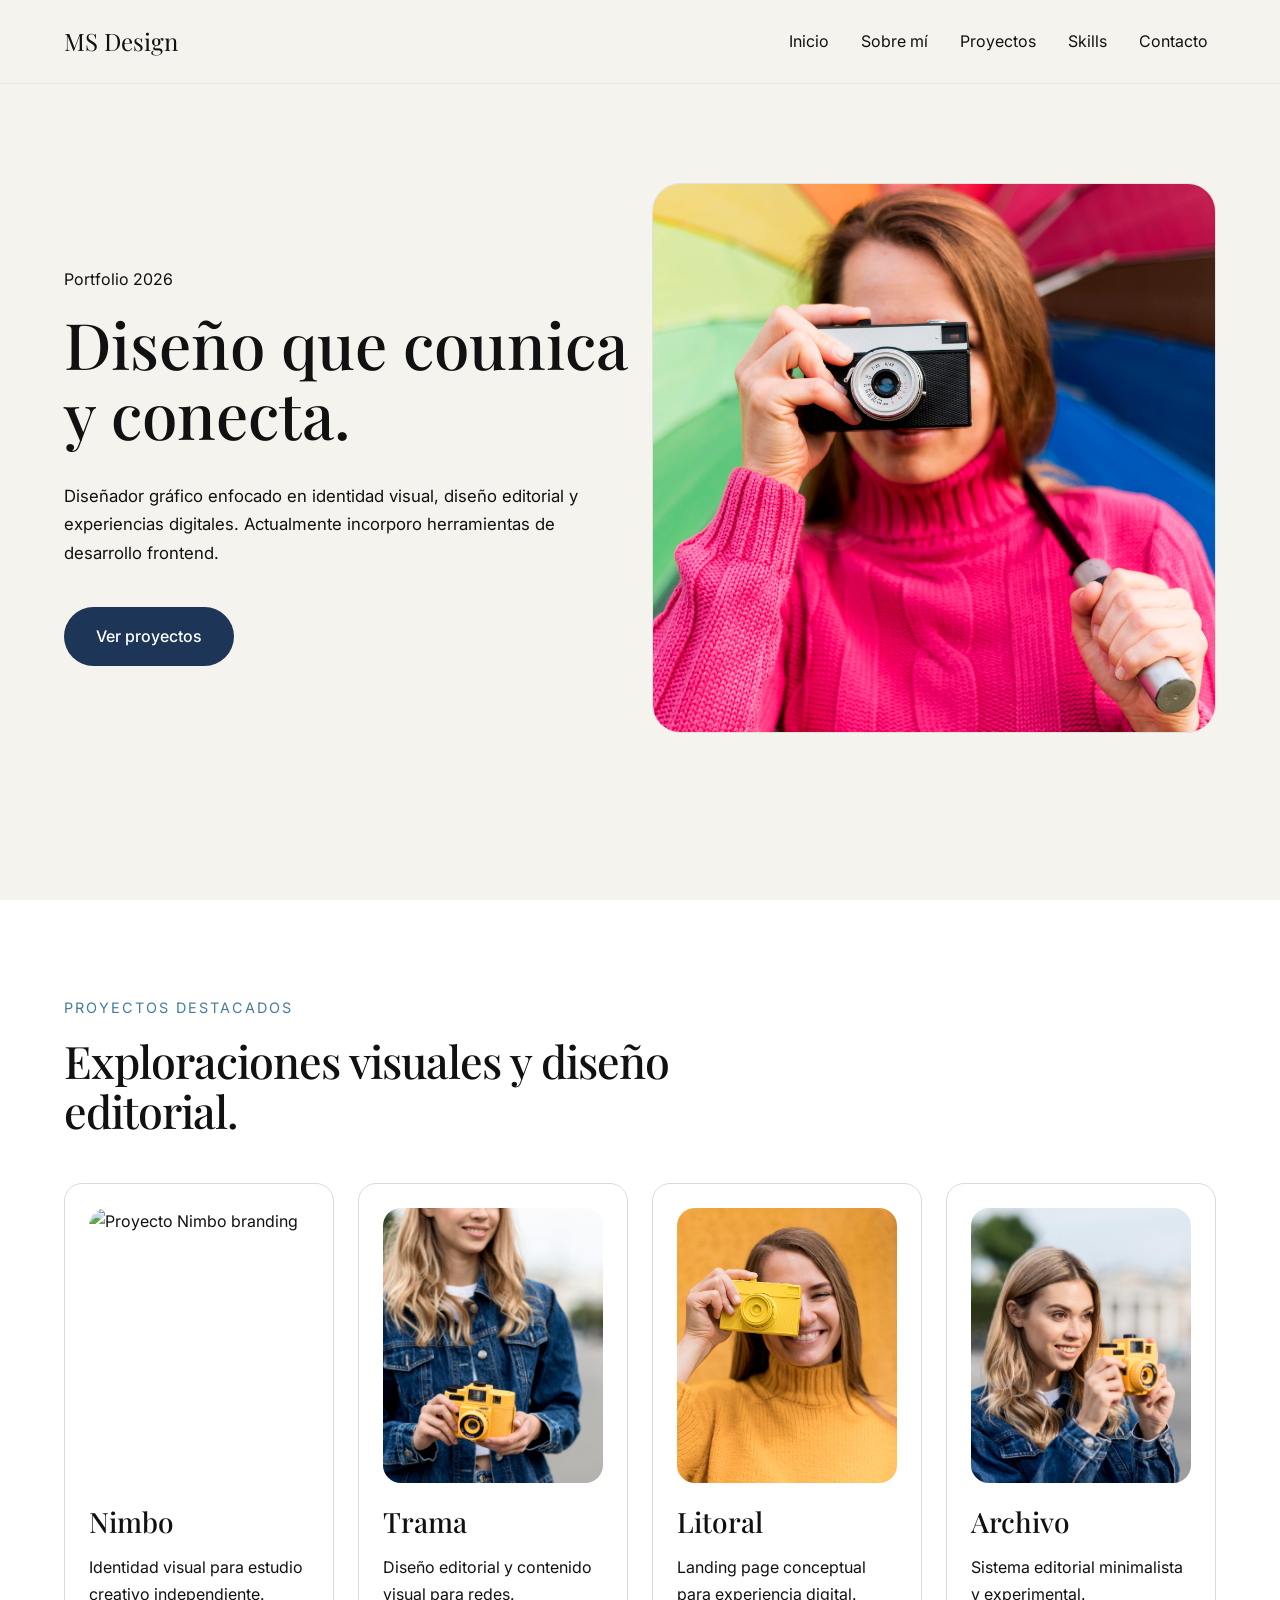
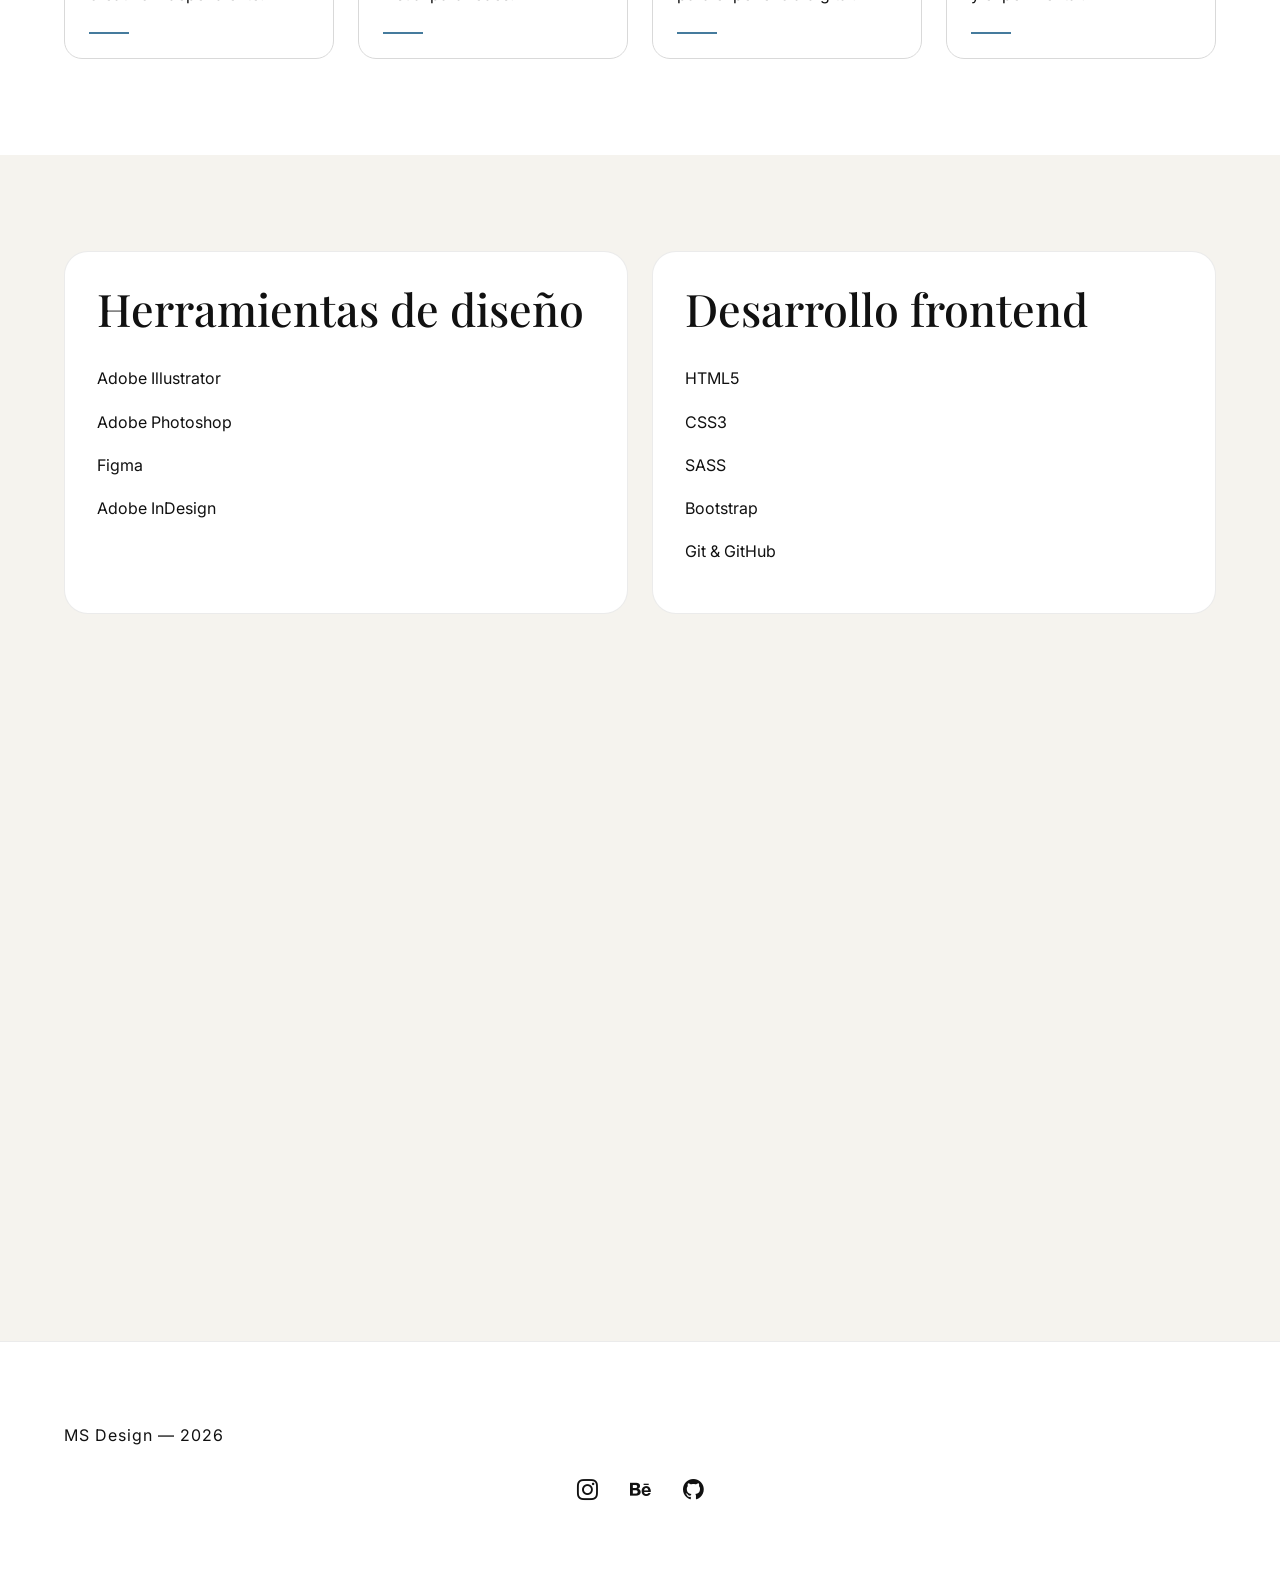
==== MS-Design/index.html @ 68675652 "Primer entrega portfolio MS Design" ====
<!DOCTYPE html>
<html lang="es">

<head>
  <!-- METADATOS -->
  <meta charset="UTF-8">
  <meta
  name="viewport"
  content="width=device-width, initial-scale=1.0"
>

<meta
  name="description"
  content="Portfolio de diseño gráfico y desarrollo frontend de MS Design."
>

<meta
  name="keywords"
  content="Diseño gráfico, frontend, branding, portfolio, UI UX"
>

<meta
  name="author"
  content="MS Design"
>
  <meta name="viewport" content="width=device-width, initial-scale=1.0">

  <!-- SEO -->
  <meta name="description" content="Portfolio de diseño gráfico y desarrollo frontend de MS Design">
  <meta name="keywords" content="diseño gráfico, branding, portfolio, frontend">
  <meta name="author" content="MS Design">

  <title>MS Design | Portfolio</title>

  <!-- GOOGLE FONTS -->
  <link rel="preconnect" href="https://fonts.googleapis.com">
  <link rel="preconnect" href="https://fonts.gstatic.com" crossorigin>

  <link
    href="https://fonts.googleapis.com/css2?family=Inter:wght@300;400;500;600&family=Playfair+Display:wght@500;700&display=swap"
    rel="stylesheet">

  <!-- BOOTSTRAP -->
  <link href="https://cdn.jsdelivr.net/npm/bootstrap@5.3.7/dist/css/bootstrap.min.css" rel="stylesheet">

  <!-- BOOTSTRAP ICONS -->
  <link rel="stylesheet" href="https://cdn.jsdelivr.net/npm/bootstrap-icons@1.13.1/font/bootstrap-icons.min.css">

  <!-- AOS -->
  <link rel="stylesheet" href="https://unpkg.com/aos@2.3.1/dist/aos.css">

  <!-- CSS -->
  <link rel="stylesheet" href="assets/scss/style.css">
</head>

<body>

  <!-- HEADER -->
  <header>

    <!-- NAVBAR -->
    <nav class="navbar navbar-expand-lg custom-navbar fixed-top">

      <div class="container">

        <!-- LOGO -->
        <a class="navbar-brand logo" href="index.html">
          MS Design
        </a>

        <!-- BOTON MOBILE -->
        <button class="navbar-toggler" type="button" data-bs-toggle="collapse" data-bs-target="#navbarContent"
          aria-controls="navbarContent" aria-expanded="false" aria-label="Abrir menú de navegación">

          <i class="bi bi-list"></i>

        </button>

        <!-- LINKS -->
        <div class="collapse navbar-collapse justify-content-end" id="navbarContent">

          <ul class="navbar-nav">

            <li class="nav-item">
              <a class="nav-link" href="index.html">Inicio</a>
            </li>

            <li class="nav-item">
              <a class="nav-link" href="pages/about.html">Sobre mí</a>
            </li>

            <li class="nav-item">
              <a class="nav-link" href="pages/projects.html">Proyectos</a>
            </li>

            <li class="nav-item">
              <a class="nav-link" href="pages/skills.html">Skills</a>
            </li>

            <li class="nav-item">
              <a class="nav-link" href="pages/contact.html">Contacto</a>
            </li>

          </ul>

        </div>

      </div>

    </nav>

  </header>

  <!-- MAIN -->
  <main>

    <!-- HERO -->
    <section class="hero-section">

      <div class="container">

        <div class="row align-items-center">

          <!-- TEXTO -->
          <div class="col-lg-6">

            <article data-aos="fade-up">

              <p class="hero-label">
                Portfolio 2026
              </p>

              <h1 class="hero-title">
                Diseño que counica y conecta.
              </h1>

              <p class="hero-text">
                Diseñador gráfico enfocado en identidad visual,
                diseño editorial y experiencias digitales.
                Actualmente incorporo herramientas de desarrollo frontend.
              </p>

              <a href="pages/projects.html" class="primary-btn">
                Ver proyectos
              </a>

            </article>

          </div>

          <!-- IMAGEN -->
          <div class="col-lg-6">

            <figure class="hero-image-container" data-aos="fade-left">
              <div class="hero-shape"></div>

              <img src="assets/img/hero/hero-image.jpg" alt="Composición visual editorial de MS Design"
                class="img-fluid hero-image">

            </figure>

          </div>

        </div>

      </div>

    </section>

    <!-- PROYECTOS -->
    <section class="projects-preview">

      <div class="container">

        <div class="section-heading">

          <p class="section-label">
            Proyectos destacados
          </p>

          <h2 class="section-title">
            Exploraciones visuales y diseño editorial.
          </h2>

        </div>

        <div class="row g-4">

          <!-- CARD 1 -->
          <div class="col-md-6 col-lg-3">

            <article class="project-card" data-aos="fade-up">

              <img src="assets/img/projects/project-1.jpg" alt="Proyecto Nimbo branding" class="img-fluid">

              <h3>Nimbo</h3>

              <p>
                Identidad visual para estudio creativo independiente.
              </p>

            </article>

          </div>

          <!-- CARD 2 -->
          <div class="col-md-6 col-lg-3">

            <article class="project-card" data-aos="fade-up" data-aos-delay="100">

              <img src="assets/img/projects/project-2.jpg" alt="Proyecto Trama editorial" class="img-fluid">

              <h3>Trama</h3>

              <p>
                Diseño editorial y contenido visual para redes.
              </p>

            </article>

          </div>

          <!-- CARD 3 -->
          <div class="col-md-6 col-lg-3">

            <article class="project-card" data-aos="fade-up" data-aos-delay="200">

              <img src="assets/img/projects/project-3.jpg" alt="Proyecto Litoral diseño web" class="img-fluid">

              <h3>Litoral</h3>

              <p>
                Landing page conceptual para experiencia digital.
              </p>

            </article>

          </div>

          <!-- CARD 4 -->
          <div class="col-md-6 col-lg-3">

            <article class="project-card" data-aos="fade-up" data-aos-delay="300">

              <img src="assets/img/projects/project-4.jpg" alt="Proyecto Archivo editorial" class="img-fluid">

              <h3>Archivo</h3>

              <p>
                Sistema editorial minimalista y experimental.
              </p>

            </article>

          </div>

        </div>

      </div>

    </section>

    <!-- SKILLS -->
    <section class="skills-preview">

      <div class="container">

        <div class="row">

          <!-- DISEÑO -->
          <div class="col-lg-6">

            <article>

              <h2>Herramientas de diseño</h2>

              <ul>

                <li>Adobe Illustrator</li>
                <li>Adobe Photoshop</li>
                <li>Figma</li>
                <li>Adobe InDesign</li>

              </ul>

            </article>

          </div>

          <!-- FRONTEND -->
          <div class="col-lg-6">

            <article>

              <h2>Desarrollo frontend</h2>

              <ul>

                <li>HTML5</li>
                <li>CSS3</li>
                <li>SASS</li>
                <li>Bootstrap</li>
                <li>Git & GitHub</li>

              </ul>

            </article>

          </div>

        </div>

      </div>

    </section>

    <!-- CONTACTO -->
    <section class="contact-preview">

      <div class="container">

        <article data-aos="fade-up">

          <p class="section-label">
            Contacto
          </p>

          <h2 class="section-title">
            ¿Hablamos sobre tu próximo proyecto?
          </h2>

          <a href="pages/contact.html" class="primary-btn">
            Contactarme
          </a>

        </article>

      </div>

    </section>

  </main>

  <!-- FOOTER -->
  <footer class="footer">

    <div class="container">

      <p>
        MS Design — 2026
      </p>

      <div class="social-links">

        <a href="#">
          <i class="bi bi-instagram"></i>
        </a>

        <a href="#">
          <i class="bi bi-behance"></i>
        </a>

        <a href="#">
          <i class="bi bi-github"></i>
        </a>

      </div>

    </div>

  </footer>

  <!-- BOOTSTRAP -->
  <script src="https://cdn.jsdelivr.net/npm/bootstrap@5.3.7/dist/js/bootstrap.bundle.min.js"></script>

  <!-- AOS -->
  <script src="https://unpkg.com/aos@2.3.1/dist/aos.js"></script>

  <!-- JS -->
  <script src="assets/js/main.js"></script>

</body>

</html>
---- MS-Design/assets/scss/style.css ----
* {
  margin: 0;
  padding: 0;
  box-sizing: border-box;
}

body {
  background-color: #f5f3ee;
  color: #111111;
  font-family: 'Inter', sans-serif;
  line-height: 1.7;
  overflow-x: hidden;
}

main {
  overflow: hidden;
}

section {
  padding: 6rem 0;
}

img {
  width: 100%;
  display: block;
}

a {
  text-decoration: none;
}

ul {
  list-style: none;
  padding-left: 0;
}

.container {
  max-width: 1200px;

  padding-left: 1.5rem;
  padding-right: 1.5rem;
}

/* =========================
   TIPOGRAFÍA
========================= */

h1,
h2,
h3,
h4 {
  font-family: 'Playfair Display', serif;
  line-height: 1.1;
}

h1 {
  font-size: 4rem;
}

h2 {
  font-size: 2.8rem;
}

.section-label {
  font-size: 0.9rem;
  text-transform: uppercase;
  letter-spacing: 2px;
  color: #457b9d;
  margin-bottom: 1rem;
}

.section-title {
  margin-bottom: 3rem;
  max-width: 700px;
  letter-spacing: -1px;
}

/* =========================
   NAVBAR
========================= */

.custom-navbar {
  background-color: rgba(245, 243, 238, 0.95);
  backdrop-filter: blur(10px);

  padding: 1rem 0;

  border-bottom: 1px solid rgba(0, 0, 0, 0.05);
}

.logo {
  font-family: 'Playfair Display', serif;
  font-size: 1.5rem;
  color: #111111;
}

.nav-link {
  color: #111111;
  margin-left: 1rem;
  transition: 0.3s ease;
}

.nav-link:hover {
  color: #1d3557;
}

.nav-link.active {
  color: #1d3557;

  position: relative;
}

.nav-link.active::after {
  content: "";

  position: absolute;

  left: 0;
  bottom: -6px;

  width: 100%;
  height: 2px;

  background-color: #457b9d;
}

.navbar-toggler {
  border: none;

  font-size: 1.5rem;

  color: #111111;
}

.navbar-toggler:focus {
  box-shadow: none;
}

/* =========================
   HERO
========================= */

.hero-section {
  min-height: 100vh;

  display: flex;
  align-items: center;

  padding-top: 8rem;

  text-align: left;
}

.hero-section .container {
  width: 100%;
}

.hero-section .row {
  align-items: center;
}

.hero-title {
  max-width: 700px;

  margin-bottom: 2rem;
}

.hero-text {
  max-width: 520px;

  margin-bottom: 2.5rem;

  font-size: 1.05rem;
}

.hero-image-container {
  position: relative;
}

.hero-image {
  border-radius: 28px;

  object-fit: cover;

  min-height: 550px;

  border: 1px solid rgba(0, 0, 0, 0.08);
}

/* =========================
   BOTONES
========================= */

.primary-btn {
  display: inline-flex;

  align-items: center;
  justify-content: center;

  padding: 1rem 2rem;

  background-color: #1d3557;

  color: white;

  border-radius: 999px;

  transition: all 0.3s ease;

  font-weight: 500;

  position: relative;

  overflow: hidden;
}

.primary-btn:hover {
  background-color: #457b9d;

  transform: translateY(-3px);

  color: white;
}

/* =========================
   PROYECTOS
========================= */

.projects-preview {
  background-color: white;
}

.project-card {
  border: 1px solid #d9d9d9;

  border-radius: 18px;

  background-color: white;

  padding: 1.5rem;

  transition: 0.3s ease;

  height: 100%;

  overflow: hidden;
}

.project-card:hover {
  transform: translateY(-10px);

  box-shadow: 0 25px 50px rgba(0, 0, 0, 0.08);
}

.project-card:hover img {
  transform: scale(1.03);
}

.project-card img {
  border-radius: 18px;

  aspect-ratio: 4 / 5;

  object-fit: cover;

  margin-bottom: 1.5rem;

  transition: 0.5s ease;
}

.project-card h3 {
  margin-bottom: 1rem;
}

.project-card::after {
  content: "";

  display: block;

  width: 40px;
  height: 2px;

  background-color: #457b9d;

  margin-top: 1.5rem;
}

/* =========================
   SKILLS
========================= */

.skills-preview article {
  background-color: white;

  padding: 2rem;

  border-radius: 24px;

  border: 1px solid rgba(0, 0, 0, 0.08);

  height: 100%;
}

.skills-preview h2 {
  margin-bottom: 2rem;
}

.skills-preview li {
  margin-bottom: 1rem;
}

/* =========================
   CONTACTO
========================= */

.contact-preview {
  padding: 8rem 0;

  display: flex;
  justify-content: center;
}

.contact-preview article {
  max-width: 700px;

  margin: 0 auto;

  text-align: center;
}

.contact-preview .section-title {
  margin-left: auto;
  margin-right: auto;
}

.contact-preview .primary-btn {
  margin-top: 2rem;
}

/* =========================
   FOOTER
========================= */

.footer {
  padding: 5rem 0;

  border-top: 1px solid rgba(0, 0, 0, 0.08);

  background-color: white;

  margin-top: 6rem;
}

.footer p {
  margin-bottom: 1rem;

  letter-spacing: 1px;
}

.social-links {
  display: flex;

  justify-content: center;

  gap: 2rem;

  margin-top: 1.5rem;
}

.social-links a {
  color: #111111;

  font-size: 1.3rem;

  transition: 0.3s ease;
}

.social-links a:hover {
  color: #457b9d;

  transform: translateY(-3px);
}

/* =========================
   RESPONSIVE
========================= */

@media (max-width: 992px) {

  .navbar-collapse {
  background-color: #f5f3ee;

  padding: 2rem;

  margin-top: 1rem;

  border-radius: 20px;
}

.nav-link {
  margin-left: 0;

  margin-bottom: 1rem;

  font-size: 1.1rem;
}

.hero-image {
  min-height: auto;
}

.hero-title {
  font-size: 2.6rem;
}

.hero-text {
  font-size: 1rem;
}

.project-card {
  padding: 1rem;
}

.project-card h3 {
  font-size: 1.4rem;
}

section {
  padding: 4rem 0;
}

  h1 {
    font-size: 2.8rem;
  }

  h2 {
    font-size: 2rem;
  }

  .hero-section {
    text-align: center;

    padding-top: 10rem;
  }

  .hero-title,
  .hero-text {
    margin-left: auto;
    margin-right: auto;
  }

  .hero-image-container {
    margin-top: 4rem;
  }

}

/* =========================
  ABOUT PAGE
========================= */

.about-section {
  padding-top: 10rem;
}

.about-text {
  max-width: 550px;
}

.about-image {
  border-radius: 28px;

  min-height: 600px;

  object-fit: cover;

  border: 1px solid rgba(0, 0, 0, 0.08);
}

.about-card {
  background-color: white;

  padding: 2rem;

  border-radius: 24px;

  border: 1px solid rgba(0, 0, 0, 0.08);

  height: 100%;
}

.about-card h2 {
  margin-bottom: 2rem;
}

.about-card li {
  margin-bottom: 1rem;
}

.timeline-section {
  background-color: white;
}

.timeline {
  display: grid;

  grid-template-columns: repeat(3, 1fr);

  gap: 2rem;

  margin-top: 3rem;
}

.timeline-item {
  border-top: 2px solid #457b9d;

  padding-top: 2rem;
}

.timeline-item span {
  font-size: 0.9rem;

  color: #457b9d;

  letter-spacing: 2px;

  text-transform: uppercase;
}

.timeline-item h3 {
  margin: 1rem 0;
}

@media (max-width: 992px) {

  .timeline {
    grid-template-columns: 1fr;
  }

  .about-section {
    text-align: center;
  }

  .about-text {
    margin-left: auto;
    margin-right: auto;
  }

  .about-image {
    min-height: auto;
  }

}

/* =========================
  PROJECTS PAGE
========================= */

.projects-page {
  padding-top: 10rem;
}

.projects-heading {
  margin-bottom: 5rem;
}

.large-card {
  padding: 1.5rem;

  overflow: hidden;
}

.large-card img {
  aspect-ratio: 16 / 11;

  border-radius: 24px;

  object-fit: cover;
}

.project-content {
  padding-top: 2rem;
}

.project-tag {
  display: inline-block;

  margin-bottom: 1rem;

  padding: 0.5rem 1rem;

  border-radius: 999px;

  background-color: rgba(69, 123, 157, 0.12);

  color: #1d3557;

  font-size: 0.85rem;

  letter-spacing: 1px;

  text-transform: uppercase;
}

.large-card h2 {
  font-size: 2rem;

  margin-bottom: 1rem;
}

.large-card p {
  max-width: 500px;
}

.large-card:hover img {
  transform: scale(1.04);
}

@media (max-width: 992px) {

  .projects-heading {
    text-align: center;
  }

  .large-card h2 {
    font-size: 1.6rem;
  }

}

/* =========================
  SKILLS PAGE
========================= */

.skills-page {
  padding-top: 10rem;
}

.skills-heading {
  margin-bottom: 5rem;
}

.skill-card {
  background-color: white;

  border: 1px solid rgba(0, 0, 0, 0.08);

  border-radius: 24px;

  padding: 2rem;

  height: 100%;

  transition: 0.3s ease;
}

.skill-card:hover {
  transform: translateY(-8px);

  box-shadow: 0 20px 40px rgba(0, 0, 0, 0.06);
}

.skill-card i {
  font-size: 2rem;

  color: #457b9d;

  margin-bottom: 2rem;
}

.skill-card h2 {
  margin-bottom: 1rem;

  font-size: 1.6rem;
}

.process-section {
  background-color: white;
}

.process-grid {
  display: grid;

  grid-template-columns: repeat(4, 1fr);

  gap: 2rem;

  margin-top: 3rem;
}

.process-item {
  border-top: 2px solid #457b9d;

  padding-top: 2rem;
}

.process-item span {
  font-size: 0.9rem;

  letter-spacing: 2px;

  color: #457b9d;
}

.process-item h3 {
  margin: 1rem 0;
}

@media (max-width: 992px) {

  .skills-heading {
    text-align: center;
  }

  .process-grid {
    grid-template-columns: 1fr;
  }

}

/* =========================
   CONTACT PAGE
========================= */

.contact-page {
  padding-top: 10rem;
}

.contact-text {
  max-width: 450px;
}

.contact-form {
  background-color: white;

  padding: 3rem;

  border-radius: 28px;

  border: 1px solid rgba(0, 0, 0, 0.08);
}

.form-label {
  margin-bottom: 1rem;

  font-weight: 500;
}

.form-control {
  border-radius: 16px;

  padding: 1rem;

  border: 1px solid rgba(0, 0, 0, 0.1);
}

.form-control:focus {
  border-color: #457b9d;

  box-shadow: none;
}

textarea {
  resize: none;
}

@media (max-width: 992px) {

  .contact-page {
    text-align: center;
  }

  .contact-text {
    margin-left: auto;
    margin-right: auto;
  }

  .contact-form {
    padding: 2rem;
  }

}
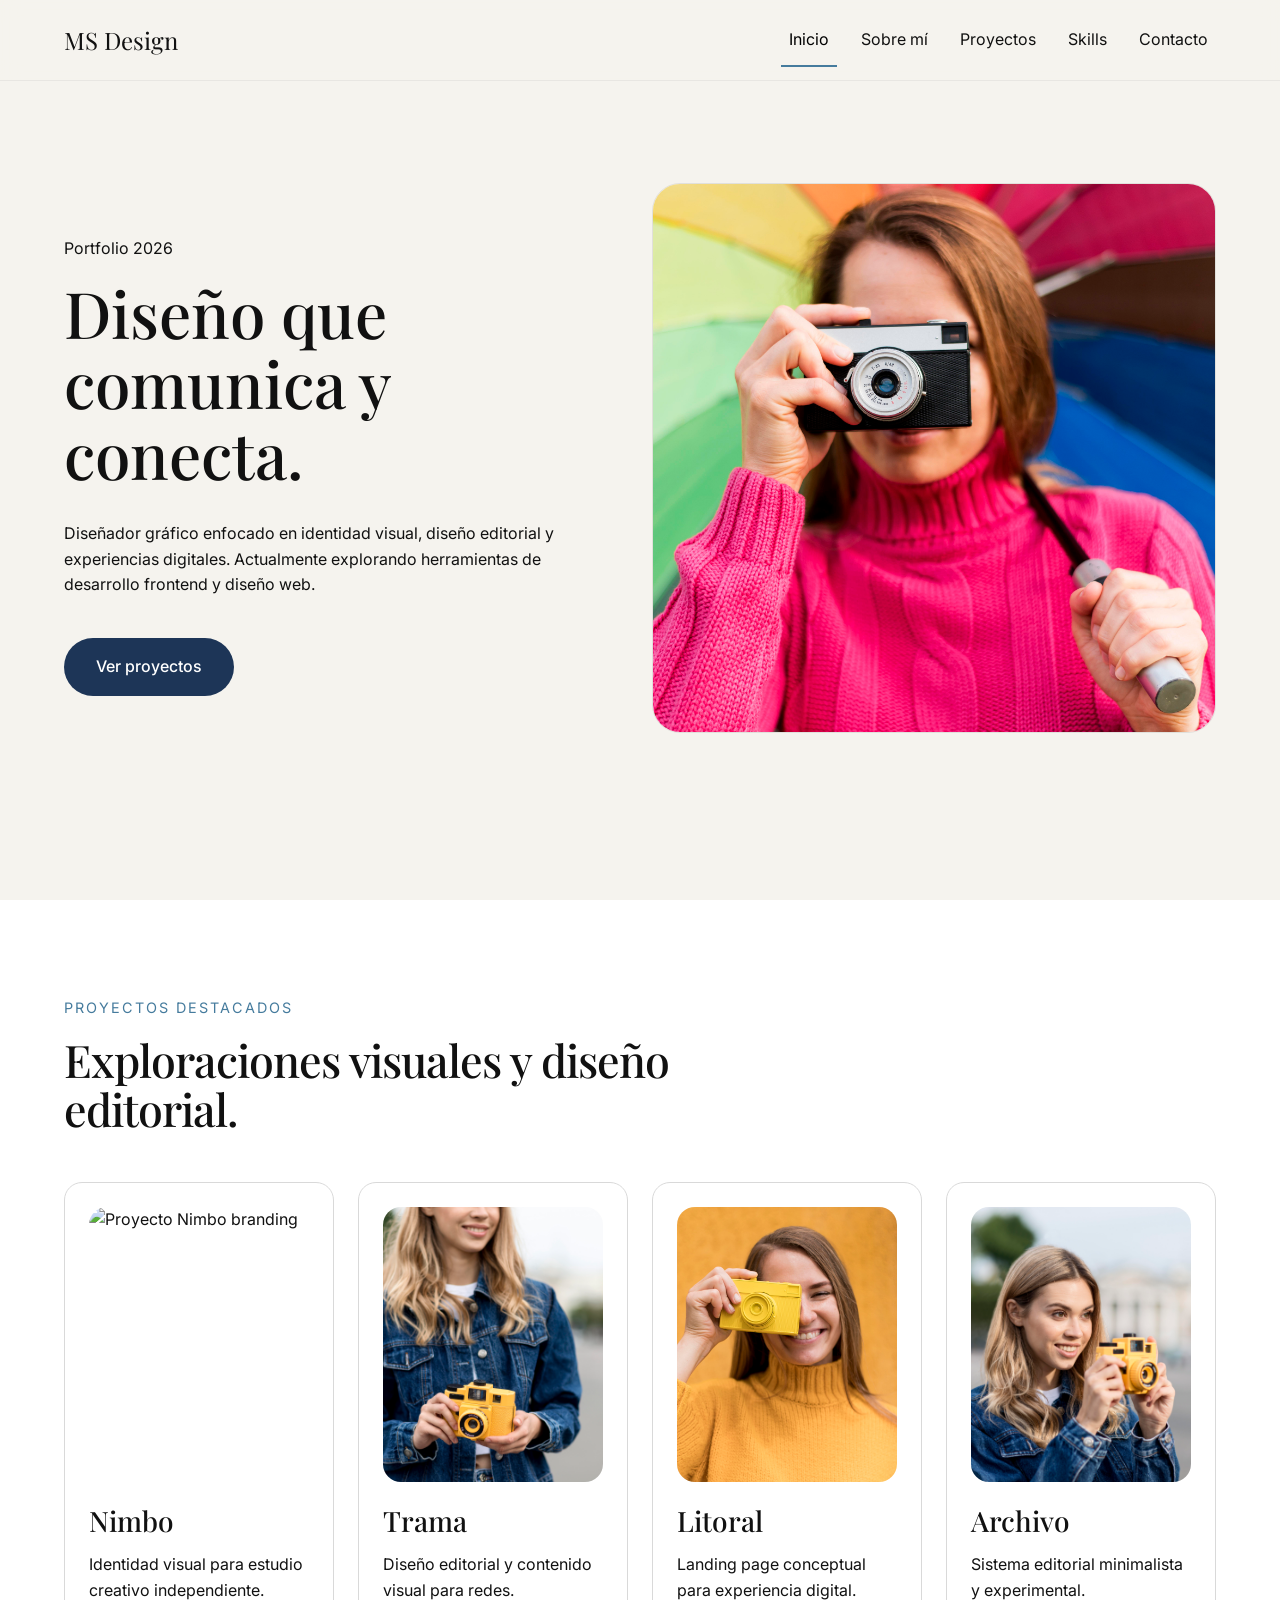
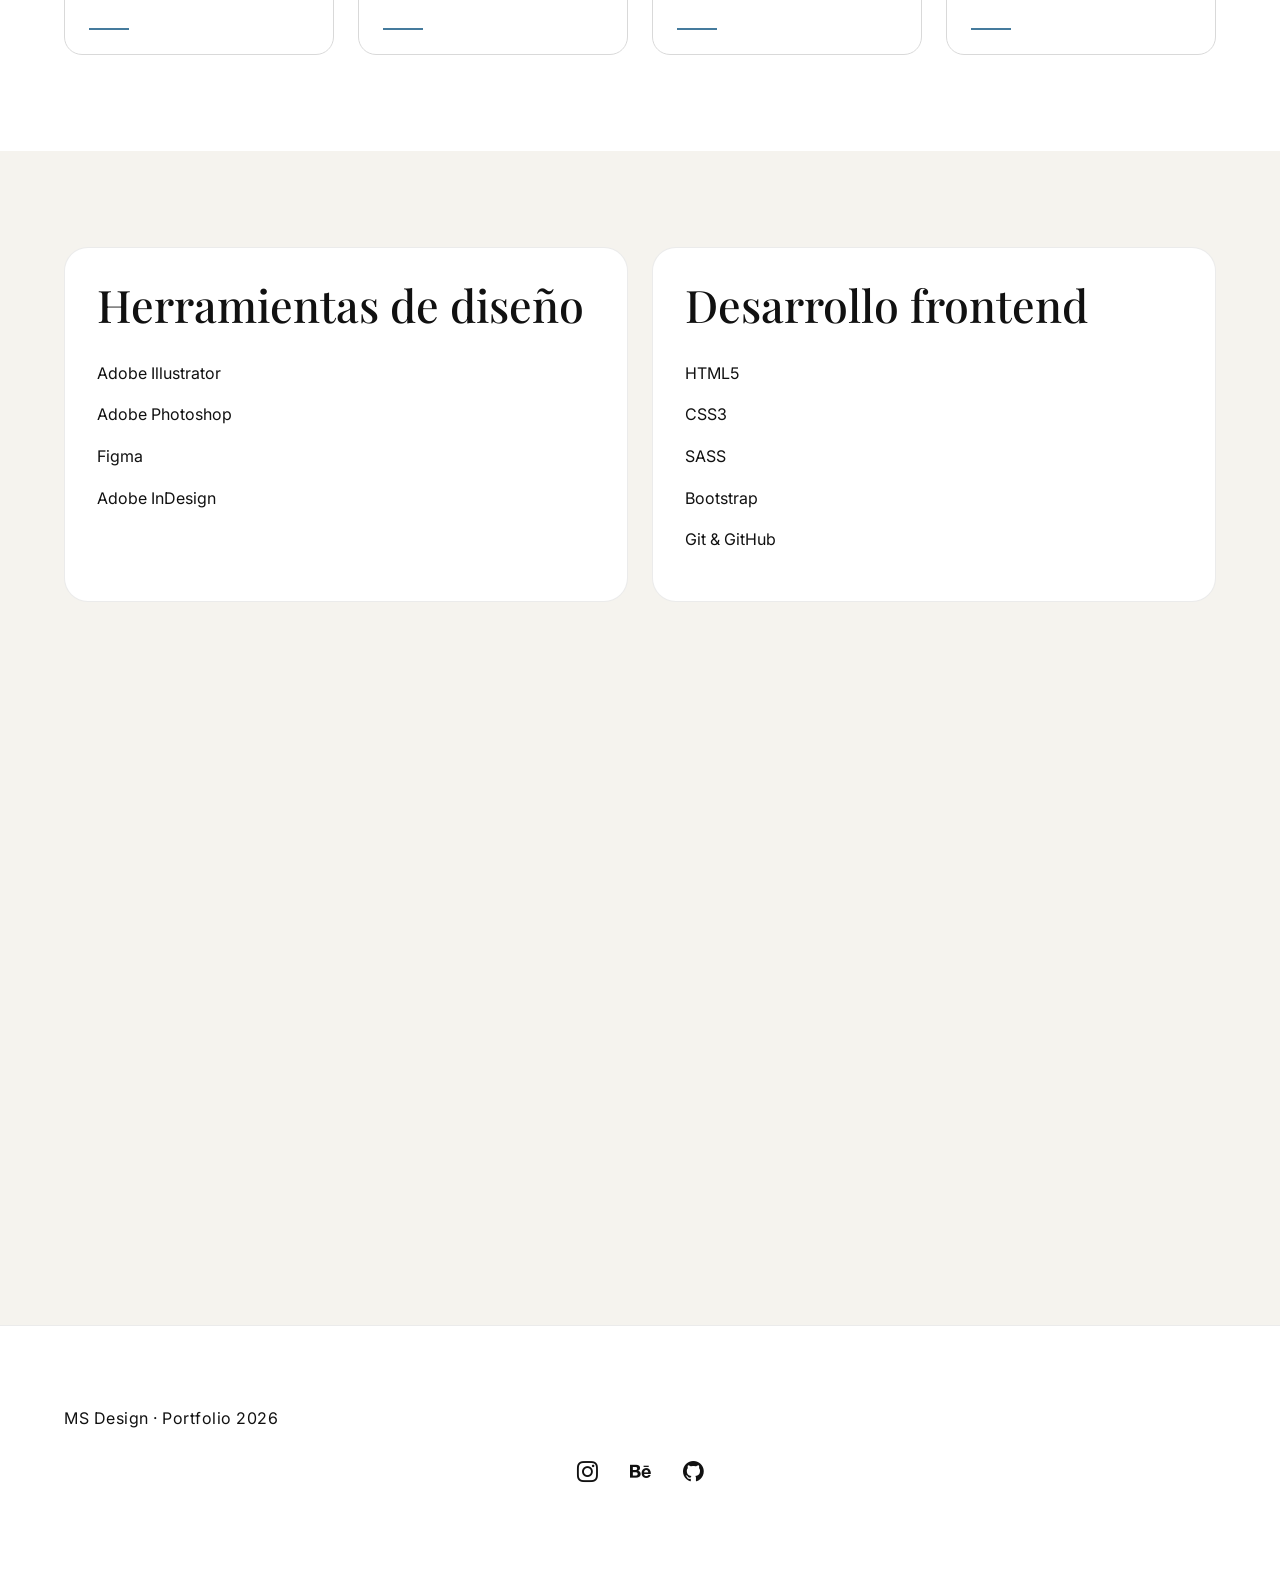
==== commit 517c2236: "Actualización visual y limpieza del portfolio" ====
--- a/MS-Design/index.html
+++ b/MS-Design/index.html
@@ -2,103 +2,156 @@
 <html lang="es">
 
 <head>
-  <!-- METADATOS -->
+
   <meta charset="UTF-8">
+
   <meta
-  name="viewport"
-  content="width=device-width, initial-scale=1.0"
->
-
-<meta
-  name="description"
-  content="Portfolio de diseño gráfico y desarrollo frontend de MS Design."
->
-
-<meta
-  name="keywords"
-  content="Diseño gráfico, frontend, branding, portfolio, UI UX"
->
-
-<meta
-  name="author"
-  content="MS Design"
->
-  <meta name="viewport" content="width=device-width, initial-scale=1.0">
+    name="viewport"
+    content="width=device-width, initial-scale=1.0"
+  >
 
   <!-- SEO -->
-  <meta name="description" content="Portfolio de diseño gráfico y desarrollo frontend de MS Design">
-  <meta name="keywords" content="diseño gráfico, branding, portfolio, frontend">
-  <meta name="author" content="MS Design">
+  <meta
+    name="description"
+    content="Portfolio de diseño gráfico y desarrollo frontend de MS Design."
+  >
+
+  <meta
+    name="keywords"
+    content="Diseño gráfico, frontend, branding, portfolio, UI UX"
+  >
+
+  <meta
+    name="author"
+    content="MS Design"
+  >
 
   <title>MS Design | Portfolio</title>
 
-  <!-- GOOGLE FONTS -->
+  <!-- Google Fonts -->
   <link rel="preconnect" href="https://fonts.googleapis.com">
-  <link rel="preconnect" href="https://fonts.gstatic.com" crossorigin>
+
+  <link
+    rel="preconnect"
+    href="https://fonts.gstatic.com"
+    crossorigin
+  >
 
   <link
     href="https://fonts.googleapis.com/css2?family=Inter:wght@300;400;500;600&family=Playfair+Display:wght@500;700&display=swap"
-    rel="stylesheet">
-
-  <!-- BOOTSTRAP -->
-  <link href="https://cdn.jsdelivr.net/npm/bootstrap@5.3.7/dist/css/bootstrap.min.css" rel="stylesheet">
-
-  <!-- BOOTSTRAP ICONS -->
-  <link rel="stylesheet" href="https://cdn.jsdelivr.net/npm/bootstrap-icons@1.13.1/font/bootstrap-icons.min.css">
+    rel="stylesheet"
+  >
+
+  <!-- Bootstrap -->
+  <link
+    href="https://cdn.jsdelivr.net/npm/bootstrap@5.3.7/dist/css/bootstrap.min.css"
+    rel="stylesheet"
+  >
+
+  <!-- Bootstrap Icons -->
+  <link
+    rel="stylesheet"
+    href="https://cdn.jsdelivr.net/npm/bootstrap-icons@1.13.1/font/bootstrap-icons.min.css"
+  >
 
   <!-- AOS -->
-  <link rel="stylesheet" href="https://unpkg.com/aos@2.3.1/dist/aos.css">
+  <link
+    rel="stylesheet"
+    href="https://unpkg.com/aos@2.3.1/dist/aos.css"
+  >
 
   <!-- CSS -->
-  <link rel="stylesheet" href="assets/scss/style.css">
+  <link
+    rel="stylesheet"
+    href="assets/scss/style.css"
+  >
+
 </head>
 
 <body>
 
-  <!-- HEADER -->
+  <!-- header -->
   <header>
 
-    <!-- NAVBAR -->
+    <!-- navbar -->
     <nav class="navbar navbar-expand-lg custom-navbar fixed-top">
 
       <div class="container">
 
-        <!-- LOGO -->
-        <a class="navbar-brand logo" href="index.html">
+        <!-- logo -->
+        <a
+          class="navbar-brand logo"
+          href="index.html"
+        >
           MS Design
         </a>
 
-        <!-- BOTON MOBILE -->
-        <button class="navbar-toggler" type="button" data-bs-toggle="collapse" data-bs-target="#navbarContent"
-          aria-controls="navbarContent" aria-expanded="false" aria-label="Abrir menú de navegación">
+        <!-- boton mobile -->
+        <button
+          class="navbar-toggler"
+          type="button"
+          data-bs-toggle="collapse"
+          data-bs-target="#navbarContent"
+          aria-controls="navbarContent"
+          aria-expanded="false"
+          aria-label="Abrir menú de navegación"
+        >
 
           <i class="bi bi-list"></i>
 
         </button>
 
-        <!-- LINKS -->
-        <div class="collapse navbar-collapse justify-content-end" id="navbarContent">
+        <!-- nav links -->
+        <div
+          class="collapse navbar-collapse justify-content-end"
+          id="navbarContent"
+        >
 
           <ul class="navbar-nav">
 
             <li class="nav-item">
-              <a class="nav-link" href="index.html">Inicio</a>
+              <a
+                class="nav-link active"
+                href="index.html"
+              >
+                Inicio
+              </a>
             </li>
 
             <li class="nav-item">
-              <a class="nav-link" href="pages/about.html">Sobre mí</a>
+              <a
+                class="nav-link"
+                href="pages/about.html"
+              >
+                Sobre mí
+              </a>
             </li>
 
             <li class="nav-item">
-              <a class="nav-link" href="pages/projects.html">Proyectos</a>
+              <a
+                class="nav-link"
+                href="pages/projects.html"
+              >
+                Proyectos
+              </a>
             </li>
 
             <li class="nav-item">
-              <a class="nav-link" href="pages/skills.html">Skills</a>
+              <a
+                class="nav-link"
+                href="pages/skills.html"
+              >
+                Skills
+              </a>
             </li>
 
             <li class="nav-item">
-              <a class="nav-link" href="pages/contact.html">Contacto</a>
+              <a
+                class="nav-link"
+                href="pages/contact.html"
+              >
+                Contacto
+              </a>
             </li>
 
           </ul>
@@ -111,17 +164,17 @@
 
   </header>
 
-  <!-- MAIN -->
+  <!-- main -->
   <main>
 
-    <!-- HERO -->
+    <!-- hero -->
     <section class="hero-section">
 
       <div class="container">
 
         <div class="row align-items-center">
 
-          <!-- TEXTO -->
+          <!-- texto -->
           <div class="col-lg-6">
 
             <article data-aos="fade-up">
@@ -131,16 +184,21 @@
               </p>
 
               <h1 class="hero-title">
-                Diseño que counica y conecta.
+                Diseño que comunica y conecta.
               </h1>
 
               <p class="hero-text">
                 Diseñador gráfico enfocado en identidad visual,
                 diseño editorial y experiencias digitales.
-                Actualmente incorporo herramientas de desarrollo frontend.
-              </p>
-
-              <a href="pages/projects.html" class="primary-btn">
+
+                Actualmente explorando herramientas
+                de desarrollo frontend y diseño web.
+              </p>
+
+              <a
+                href="pages/projects.html"
+                class="primary-btn"
+              >
                 Ver proyectos
               </a>
 
@@ -148,14 +206,21 @@
 
           </div>
 
-          <!-- IMAGEN -->
+          <!-- imagen -->
           <div class="col-lg-6">
 
-            <figure class="hero-image-container" data-aos="fade-left">
+            <figure
+              class="hero-image-container"
+              data-aos="fade-left"
+            >
+
               <div class="hero-shape"></div>
 
-              <img src="assets/img/hero/hero-image.jpg" alt="Composición visual editorial de MS Design"
-                class="img-fluid hero-image">
+              <img
+                src="assets/img/hero/hero-image.jpg"
+                alt="Composición visual editorial de MS Design"
+                class="img-fluid hero-image"
+              >
 
             </figure>
 
@@ -167,7 +232,7 @@
 
     </section>
 
-    <!-- PROYECTOS -->
+    <!-- proyectos -->
     <section class="projects-preview">
 
       <div class="container">
@@ -186,12 +251,19 @@
 
         <div class="row g-4">
 
-          <!-- CARD 1 -->
+          <!-- card -->
           <div class="col-md-6 col-lg-3">
 
-            <article class="project-card" data-aos="fade-up">
-
-              <img src="assets/img/projects/project-1.jpg" alt="Proyecto Nimbo branding" class="img-fluid">
+            <article
+              class="project-card"
+              data-aos="fade-up"
+            >
+
+              <img
+                src="assets/img/projects/project-1.jpg"
+                alt="Proyecto Nimbo branding"
+                class="img-fluid"
+              >
 
               <h3>Nimbo</h3>
 
@@ -203,12 +275,20 @@
 
           </div>
 
-          <!-- CARD 2 -->
+          <!-- card -->
           <div class="col-md-6 col-lg-3">
 
-            <article class="project-card" data-aos="fade-up" data-aos-delay="100">
-
-              <img src="assets/img/projects/project-2.jpg" alt="Proyecto Trama editorial" class="img-fluid">
+            <article
+              class="project-card"
+              data-aos="fade-up"
+              data-aos-delay="100"
+            >
+
+              <img
+                src="assets/img/projects/project-2.jpg"
+                alt="Proyecto Trama editorial"
+                class="img-fluid"
+              >
 
               <h3>Trama</h3>
 
@@ -220,12 +300,20 @@
 
           </div>
 
-          <!-- CARD 3 -->
+          <!-- card -->
           <div class="col-md-6 col-lg-3">
 
-            <article class="project-card" data-aos="fade-up" data-aos-delay="200">
-
-              <img src="assets/img/projects/project-3.jpg" alt="Proyecto Litoral diseño web" class="img-fluid">
+            <article
+              class="project-card"
+              data-aos="fade-up"
+              data-aos-delay="200"
+            >
+
+              <img
+                src="assets/img/projects/project-3.jpg"
+                alt="Proyecto Litoral diseño web"
+                class="img-fluid"
+              >
 
               <h3>Litoral</h3>
 
@@ -237,12 +325,20 @@
 
           </div>
 
-          <!-- CARD 4 -->
+          <!-- card -->
           <div class="col-md-6 col-lg-3">
 
-            <article class="project-card" data-aos="fade-up" data-aos-delay="300">
-
-              <img src="assets/img/projects/project-4.jpg" alt="Proyecto Archivo editorial" class="img-fluid">
+            <article
+              class="project-card"
+              data-aos="fade-up"
+              data-aos-delay="300"
+            >
+
+              <img
+                src="assets/img/projects/project-4.jpg"
+                alt="Proyecto Archivo editorial"
+                class="img-fluid"
+              >
 
               <h3>Archivo</h3>
 
@@ -260,14 +356,14 @@
 
     </section>
 
-    <!-- SKILLS -->
+    <!-- skills -->
     <section class="skills-preview">
 
       <div class="container">
 
-        <div class="row">
-
-          <!-- DISEÑO -->
+        <div class="row g-4">
+
+          <!-- diseño -->
           <div class="col-lg-6">
 
             <article>
@@ -287,7 +383,7 @@
 
           </div>
 
-          <!-- FRONTEND -->
+          <!-- frontend -->
           <div class="col-lg-6">
 
             <article>
@@ -314,7 +410,7 @@
 
     </section>
 
-    <!-- CONTACTO -->
+    <!-- contacto -->
     <section class="contact-preview">
 
       <div class="container">
@@ -329,7 +425,10 @@
             ¿Hablamos sobre tu próximo proyecto?
           </h2>
 
-          <a href="pages/contact.html" class="primary-btn">
+          <a
+            href="pages/contact.html"
+            class="primary-btn"
+          >
             Contactarme
           </a>
 
@@ -341,26 +440,35 @@
 
   </main>
 
-  <!-- FOOTER -->
+  <!-- footer -->
   <footer class="footer">
 
     <div class="container">
 
       <p>
-        MS Design — 2026
+        MS Design · Portfolio 2026
       </p>
 
       <div class="social-links">
 
-        <a href="#">
+        <a
+          href="https://instagram.com/"
+          aria-label="Instagram"
+        >
           <i class="bi bi-instagram"></i>
         </a>
 
-        <a href="#">
+        <a
+          href="https://behance.net/"
+          aria-label="Behance"
+        >
           <i class="bi bi-behance"></i>
         </a>
 
-        <a href="#">
+        <a
+          href="https://github.com/"
+          aria-label="GitHub"
+        >
           <i class="bi bi-github"></i>
         </a>
 
@@ -370,7 +478,7 @@
 
   </footer>
 
-  <!-- BOOTSTRAP -->
+  <!-- Bootstrap -->
   <script src="https://cdn.jsdelivr.net/npm/bootstrap@5.3.7/dist/js/bootstrap.bundle.min.js"></script>
 
   <!-- AOS -->
--- a/MS-Design/assets/scss/style.css
+++ b/MS-Design/assets/scss/style.css
@@ -6,9 +6,13 @@
 
 body {
   background-color: #f5f3ee;
+
   color: #111111;
+
   font-family: 'Inter', sans-serif;
-  line-height: 1.7;
+
+  line-height: 1.6;
+
   overflow-x: hidden;
 }
 
@@ -22,6 +26,7 @@
 
 img {
   width: 100%;
+
   display: block;
 }
 
@@ -31,6 +36,7 @@
 
 ul {
   list-style: none;
+
   padding-left: 0;
 }
 
@@ -41,15 +47,14 @@
   padding-right: 1.5rem;
 }
 
-/* =========================
-   TIPOGRAFÍA
-========================= */
+/* tipografía */
 
 h1,
 h2,
 h3,
 h4 {
   font-family: 'Playfair Display', serif;
+
   line-height: 1.1;
 }
 
@@ -62,25 +67,30 @@
 }
 
 .section-label {
+  margin-bottom: 1rem;
+
   font-size: 0.9rem;
+
+  letter-spacing: 2px;
+
   text-transform: uppercase;
-  letter-spacing: 2px;
+
   color: #457b9d;
-  margin-bottom: 1rem;
 }
 
 .section-title {
+  max-width: 700px;
+
   margin-bottom: 3rem;
-  max-width: 700px;
+
   letter-spacing: -1px;
 }
 
-/* =========================
-   NAVBAR
-========================= */
+/* navbar */
 
 .custom-navbar {
   background-color: rgba(245, 243, 238, 0.95);
+
   backdrop-filter: blur(10px);
 
   padding: 1rem 0;
@@ -90,14 +100,18 @@
 
 .logo {
   font-family: 'Playfair Display', serif;
+
   font-size: 1.5rem;
+
   color: #111111;
 }
 
 .nav-link {
+  margin-left: 1rem;
+
   color: #111111;
-  margin-left: 1rem;
-  transition: 0.3s ease;
+
+  transition: color 0.3s ease;
 }
 
 .nav-link:hover {
@@ -105,9 +119,9 @@
 }
 
 .nav-link.active {
+  position: relative;
+
   color: #1d3557;
-
-  position: relative;
 }
 
 .nav-link.active::after {
@@ -136,9 +150,7 @@
   box-shadow: none;
 }
 
-/* =========================
-   HERO
-========================= */
+/* hero */
 
 .hero-section {
   min-height: 100vh;
@@ -151,10 +163,6 @@
   text-align: left;
 }
 
-.hero-section .container {
-  width: 100%;
-}
-
 .hero-section .row {
   align-items: center;
 }
@@ -170,7 +178,7 @@
 
   margin-bottom: 2.5rem;
 
-  font-size: 1.05rem;
+  font-size: 1rem;
 }
 
 .hero-image-container {
@@ -178,18 +186,16 @@
 }
 
 .hero-image {
+  min-height: 550px;
+
   border-radius: 28px;
 
   object-fit: cover;
 
-  min-height: 550px;
-
   border: 1px solid rgba(0, 0, 0, 0.08);
 }
 
-/* =========================
-   BOTONES
-========================= */
+/* botones */
 
 .primary-btn {
   display: inline-flex;
@@ -199,51 +205,49 @@
 
   padding: 1rem 2rem;
 
+  border-radius: 999px;
+
   background-color: #1d3557;
 
   color: white;
 
-  border-radius: 999px;
-
-  transition: all 0.3s ease;
-
   font-weight: 500;
 
-  position: relative;
-
-  overflow: hidden;
+  transition:
+    background-color 0.3s ease,
+    transform 0.3s ease;
 }
 
 .primary-btn:hover {
   background-color: #457b9d;
 
-  transform: translateY(-3px);
+  transform: translateY(-2px);
 
   color: white;
 }
 
-/* =========================
-   PROYECTOS
-========================= */
+/* proyectos */
 
 .projects-preview {
   background-color: white;
 }
 
 .project-card {
+  height: 100%;
+
+  padding: 1.5rem;
+
+  border-radius: 18px;
+
   border: 1px solid #d9d9d9;
 
-  border-radius: 18px;
-
-  background-color: white;
-
-  padding: 1.5rem;
-
-  transition: 0.3s ease;
-
-  height: 100%;
+  background-color: white;
 
   overflow: hidden;
+
+  transition:
+    transform 0.3s ease,
+    box-shadow 0.3s ease;
 }
 
 .project-card:hover {
@@ -252,22 +256,22 @@
   box-shadow: 0 25px 50px rgba(0, 0, 0, 0.08);
 }
 
+.project-card img {
+  aspect-ratio: 4 / 5;
+
+  margin-bottom: 1.5rem;
+
+  border-radius: 18px;
+
+  object-fit: cover;
+
+  transition: transform 0.5s ease;
+}
+
 .project-card:hover img {
   transform: scale(1.03);
 }
 
-.project-card img {
-  border-radius: 18px;
-
-  aspect-ratio: 4 / 5;
-
-  object-fit: cover;
-
-  margin-bottom: 1.5rem;
-
-  transition: 0.5s ease;
-}
-
 .project-card h3 {
   margin-bottom: 1rem;
 }
@@ -280,25 +284,23 @@
   width: 40px;
   height: 2px;
 
+  margin-top: 1.5rem;
+
   background-color: #457b9d;
-
-  margin-top: 1.5rem;
-}
-
-/* =========================
-   SKILLS
-========================= */
+}
+
+/* skills */
 
 .skills-preview article {
-  background-color: white;
+  height: 100%;
 
   padding: 2rem;
 
   border-radius: 24px;
 
+  background-color: white;
+
   border: 1px solid rgba(0, 0, 0, 0.08);
-
-  height: 100%;
 }
 
 .skills-preview h2 {
@@ -309,9 +311,7 @@
   margin-bottom: 1rem;
 }
 
-/* =========================
-   CONTACTO
-========================= */
+/* contacto */
 
 .contact-preview {
   padding: 8rem 0;
@@ -337,24 +337,22 @@
   margin-top: 2rem;
 }
 
-/* =========================
-   FOOTER
-========================= */
+/* footer */
 
 .footer {
+  margin-top: 6rem;
+
   padding: 5rem 0;
 
+  background-color: white;
+
   border-top: 1px solid rgba(0, 0, 0, 0.08);
-
-  background-color: white;
-
-  margin-top: 6rem;
 }
 
 .footer p {
   margin-bottom: 1rem;
 
-  letter-spacing: 1px;
+  letter-spacing: 0.5px;
 }
 
 .social-links {
@@ -372,7 +370,9 @@
 
   font-size: 1.3rem;
 
-  transition: 0.3s ease;
+  transition:
+    color 0.3s ease,
+    transform 0.3s ease;
 }
 
 .social-links a:hover {
@@ -381,53 +381,13 @@
   transform: translateY(-3px);
 }
 
-/* =========================
-   RESPONSIVE
-========================= */
+/* responsive */
 
 @media (max-width: 992px) {
 
-  .navbar-collapse {
-  background-color: #f5f3ee;
-
-  padding: 2rem;
-
-  margin-top: 1rem;
-
-  border-radius: 20px;
-}
-
-.nav-link {
-  margin-left: 0;
-
-  margin-bottom: 1rem;
-
-  font-size: 1.1rem;
-}
-
-.hero-image {
-  min-height: auto;
-}
-
-.hero-title {
-  font-size: 2.6rem;
-}
-
-.hero-text {
-  font-size: 1rem;
-}
-
-.project-card {
-  padding: 1rem;
-}
-
-.project-card h3 {
-  font-size: 1.4rem;
-}
-
-section {
-  padding: 4rem 0;
-}
+  section {
+    padding: 4rem 0;
+  }
 
   h1 {
     font-size: 2.8rem;
@@ -437,10 +397,32 @@
     font-size: 2rem;
   }
 
+  .navbar-collapse {
+    margin-top: 1rem;
+
+    padding: 2rem;
+
+    border-radius: 20px;
+
+    background-color: #f5f3ee;
+  }
+
+  .nav-link {
+    margin-left: 0;
+
+    margin-bottom: 1rem;
+
+    font-size: 1.1rem;
+  }
+
   .hero-section {
+    padding-top: 10rem;
+
     text-align: center;
-
-    padding-top: 10rem;
+  }
+
+  .hero-title {
+    font-size: 2.4rem;
   }
 
   .hero-title,
@@ -453,11 +435,21 @@
     margin-top: 4rem;
   }
 
-}
-
-/* =========================
-  ABOUT PAGE
-========================= */
+  .hero-image {
+    min-height: auto;
+  }
+
+  .project-card {
+    padding: 1rem;
+  }
+
+  .project-card h3 {
+    font-size: 1.4rem;
+  }
+
+}
+
+/* about */
 
 .about-section {
   padding-top: 10rem;
@@ -468,25 +460,25 @@
 }
 
 .about-image {
+  min-height: 600px;
+
   border-radius: 28px;
 
-  min-height: 600px;
-
   object-fit: cover;
 
   border: 1px solid rgba(0, 0, 0, 0.08);
 }
 
 .about-card {
-  background-color: white;
+  height: 100%;
 
   padding: 2rem;
 
   border-radius: 24px;
 
+  background-color: white;
+
   border: 1px solid rgba(0, 0, 0, 0.08);
-
-  height: 100%;
 }
 
 .about-card h2 {
@@ -512,19 +504,19 @@
 }
 
 .timeline-item {
+  padding-top: 2rem;
+
   border-top: 2px solid #457b9d;
-
-  padding-top: 2rem;
 }
 
 .timeline-item span {
   font-size: 0.9rem;
 
+  letter-spacing: 2px;
+
+  text-transform: uppercase;
+
   color: #457b9d;
-
-  letter-spacing: 2px;
-
-  text-transform: uppercase;
 }
 
 .timeline-item h3 {
@@ -532,10 +524,6 @@
 }
 
 @media (max-width: 992px) {
-
-  .timeline {
-    grid-template-columns: 1fr;
-  }
 
   .about-section {
     text-align: center;
@@ -550,11 +538,13 @@
     min-height: auto;
   }
 
-}
-
-/* =========================
-  PROJECTS PAGE
-========================= */
+  .timeline {
+    grid-template-columns: 1fr;
+  }
+
+}
+
+/* projects page */
 
 .projects-page {
   padding-top: 10rem;
@@ -603,9 +593,9 @@
 }
 
 .large-card h2 {
+  margin-bottom: 1rem;
+
   font-size: 2rem;
-
-  margin-bottom: 1rem;
 }
 
 .large-card p {
@@ -628,9 +618,7 @@
 
 }
 
-/* =========================
-  SKILLS PAGE
-========================= */
+/* skills page */
 
 .skills-page {
   padding-top: 10rem;
@@ -641,17 +629,19 @@
 }
 
 .skill-card {
+  height: 100%;
+
+  padding: 2rem;
+
+  border-radius: 24px;
+
   background-color: white;
 
   border: 1px solid rgba(0, 0, 0, 0.08);
 
-  border-radius: 24px;
-
-  padding: 2rem;
-
-  height: 100%;
-
-  transition: 0.3s ease;
+  transition:
+    transform 0.3s ease,
+    box-shadow 0.3s ease;
 }
 
 .skill-card:hover {
@@ -661,11 +651,11 @@
 }
 
 .skill-card i {
+  margin-bottom: 2rem;
+
   font-size: 2rem;
 
   color: #457b9d;
-
-  margin-bottom: 2rem;
 }
 
 .skill-card h2 {
@@ -689,9 +679,9 @@
 }
 
 .process-item {
+  padding-top: 2rem;
+
   border-top: 2px solid #457b9d;
-
-  padding-top: 2rem;
 }
 
 .process-item span {
@@ -718,9 +708,7 @@
 
 }
 
-/* =========================
-   CONTACT PAGE
-========================= */
+/* contact page */
 
 .contact-page {
   padding-top: 10rem;
@@ -731,12 +719,12 @@
 }
 
 .contact-form {
-  background-color: white;
-
   padding: 3rem;
 
   border-radius: 28px;
 
+  background-color: white;
+
   border: 1px solid rgba(0, 0, 0, 0.08);
 }
 
@@ -747,9 +735,9 @@
 }
 
 .form-control {
+  padding: 1rem;
+
   border-radius: 16px;
-
-  padding: 1rem;
 
   border: 1px solid rgba(0, 0, 0, 0.1);
 }
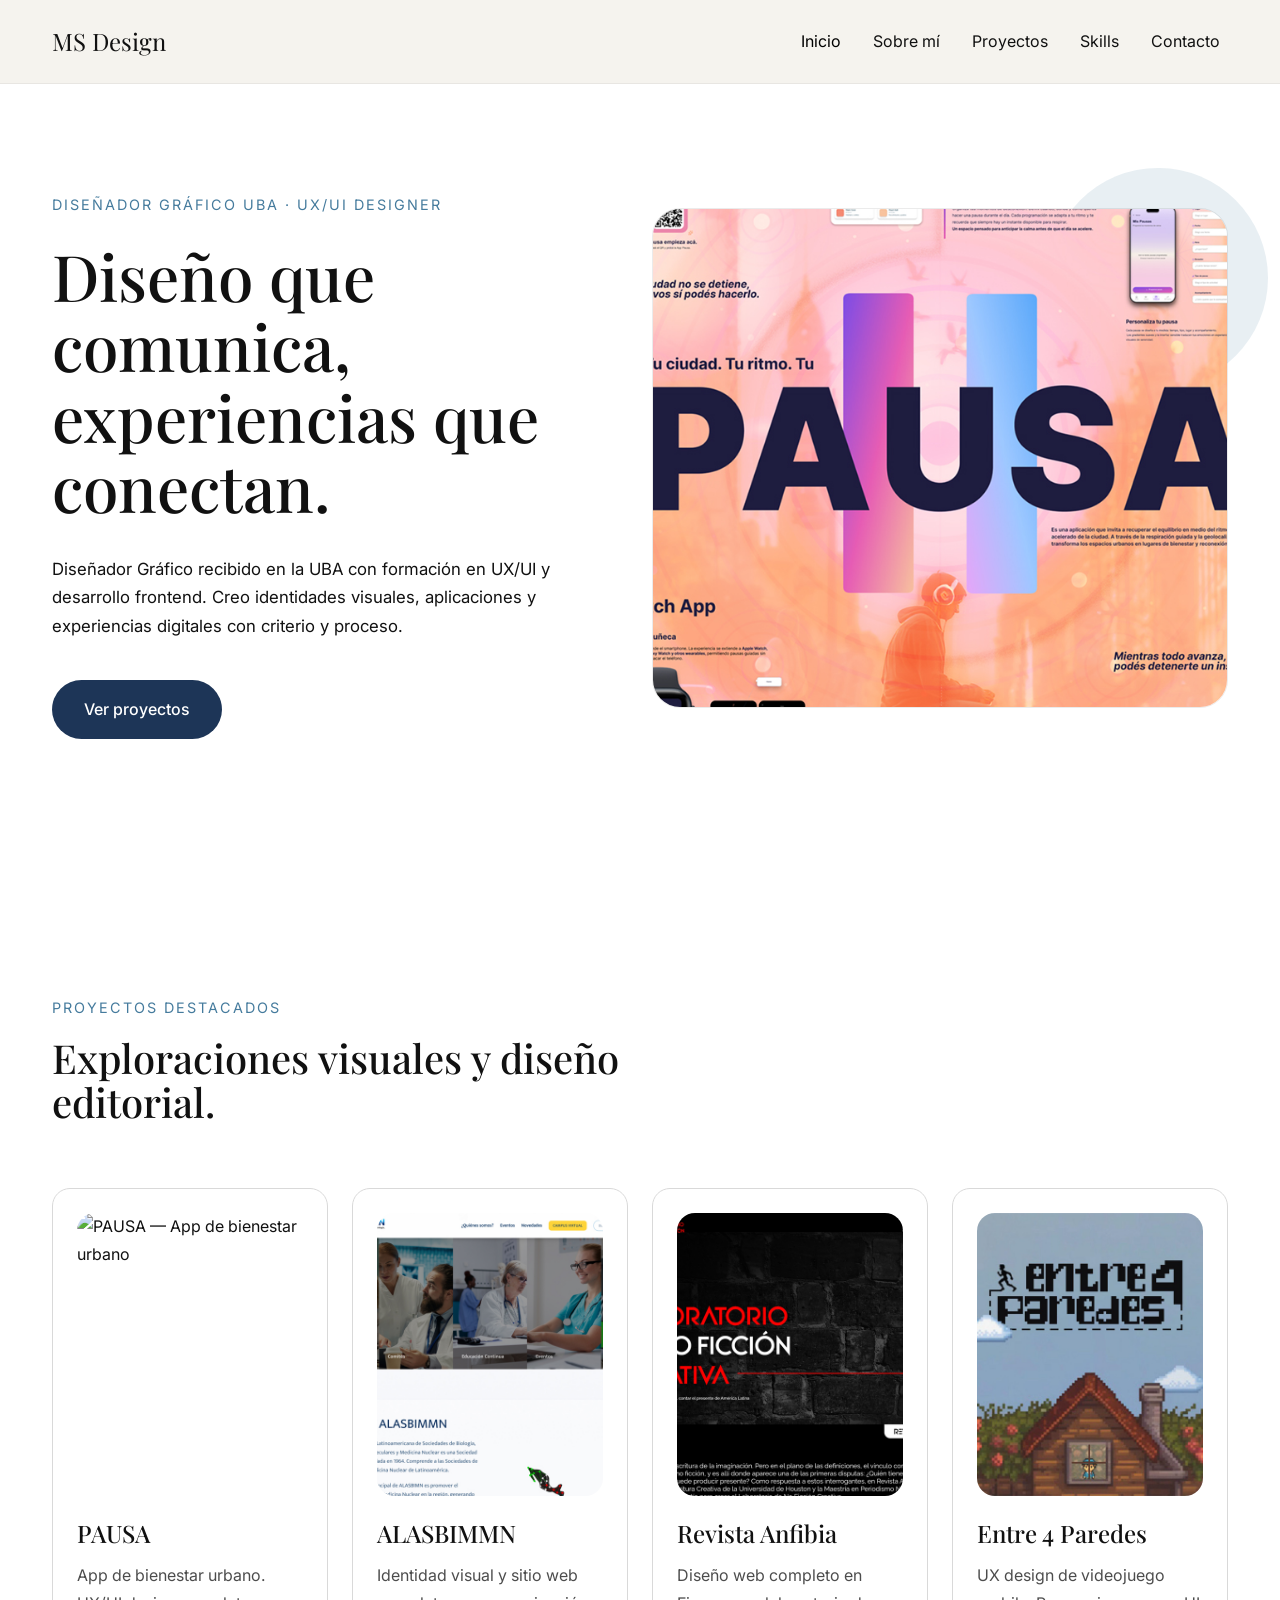
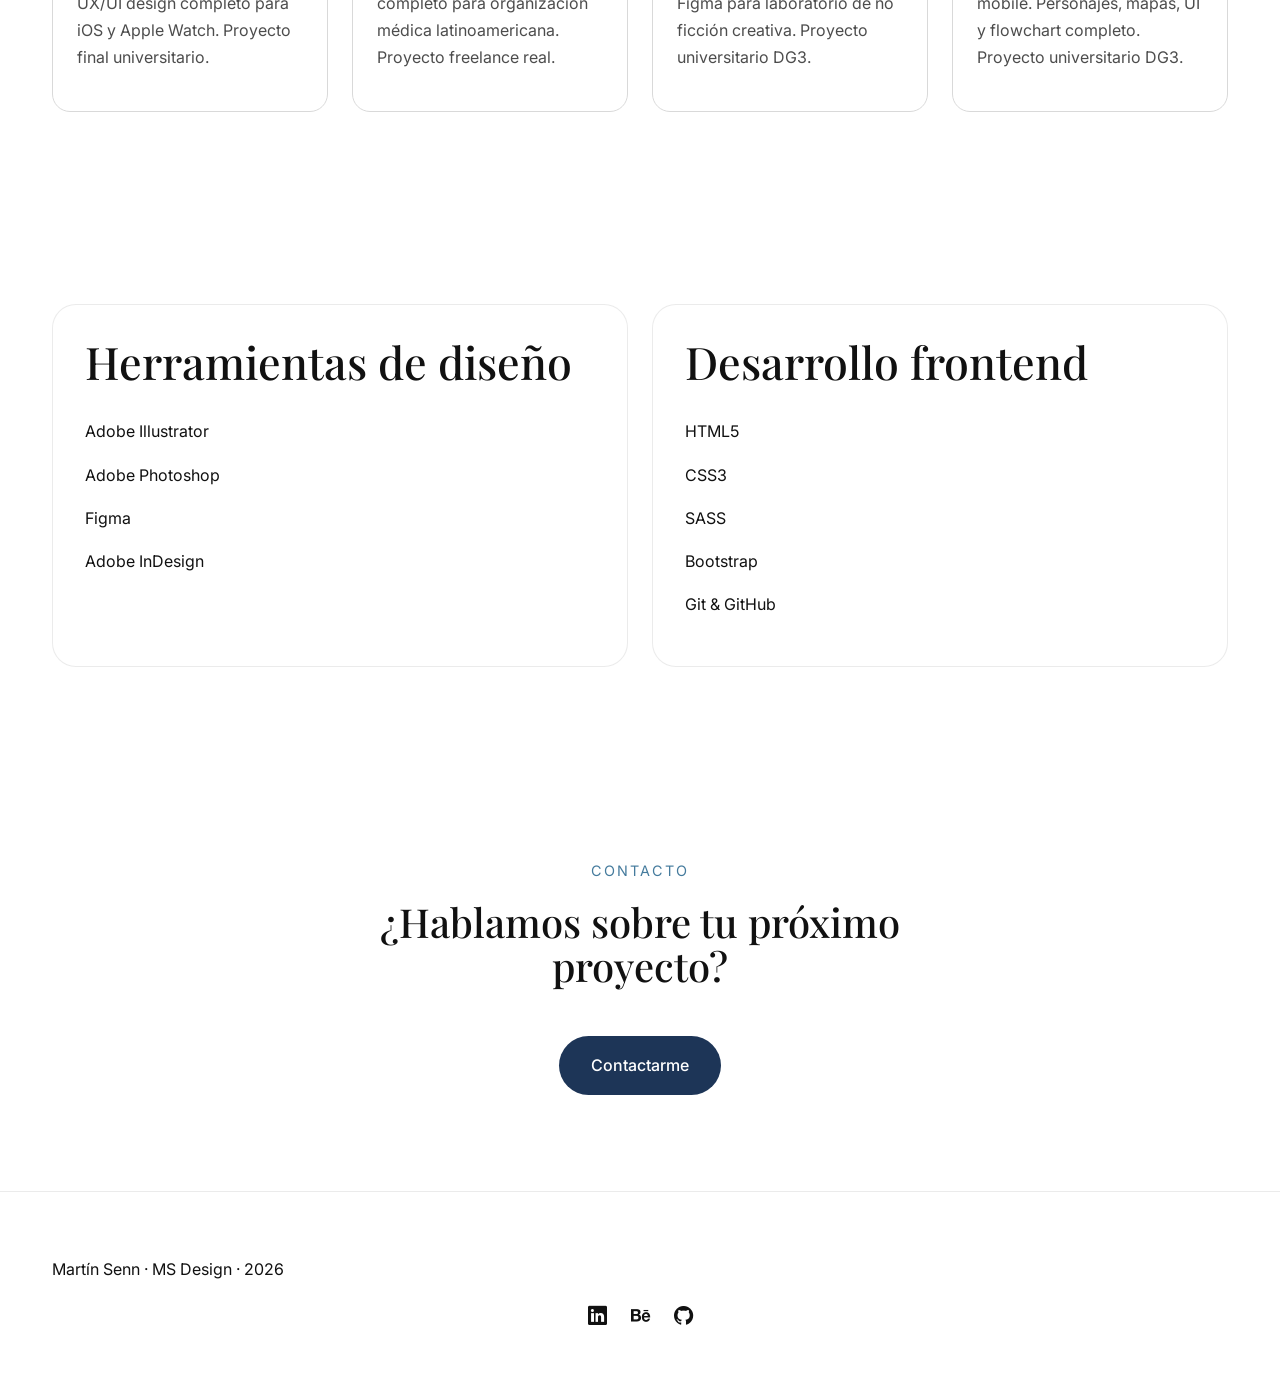
==== commit 8d4d6d72: "Actualización completa de contenido y deploy a GitHub Pages - Hero, proyectos, about, skills y conta" ====
--- a/MS-Design/index.html
+++ b/MS-Design/index.html
@@ -13,7 +13,7 @@
   <!-- SEO -->
   <meta
     name="description"
-    content="Portfolio de diseño gráfico y desarrollo frontend de MS Design."
+    content="Portfolio de Martín Senn — Diseñador Gráfico UBA, UX/UI Designer y desarrollador frontend. Buenos Aires, Argentina."
   >
 
   <meta
@@ -180,19 +180,17 @@
             <article data-aos="fade-up">
 
               <p class="hero-label">
-                Portfolio 2026
+                Diseñador Gráfico UBA · UX/UI Designer
               </p>
 
               <h1 class="hero-title">
-                Diseño que comunica y conecta.
+                Diseño que comunica, experiencias que conectan.
               </h1>
 
               <p class="hero-text">
-                Diseñador gráfico enfocado en identidad visual,
-                diseño editorial y experiencias digitales.
-
-                Actualmente explorando herramientas
-                de desarrollo frontend y diseño web.
+                Diseñador Gráfico recibido en la UBA con formación en UX/UI
+                y desarrollo frontend. Creo identidades visuales, aplicaciones
+                y experiencias digitales con criterio y proceso.
               </p>
 
               <a
@@ -261,14 +259,14 @@
 
               <img
                 src="assets/img/projects/project-1.jpg"
-                alt="Proyecto Nimbo branding"
+                alt="PAUSA — App de bienestar urbano"
                 class="img-fluid"
               >
 
-              <h3>Nimbo</h3>
+              <h3>PAUSA</h3>
 
               <p>
-                Identidad visual para estudio creativo independiente.
+                App de bienestar urbano. UX/UI design completo para iOS y Apple Watch. Proyecto final universitario.
               </p>
 
             </article>
@@ -286,14 +284,14 @@
 
               <img
                 src="assets/img/projects/project-2.jpg"
-                alt="Proyecto Trama editorial"
+                alt="ALASBIMMN — Identidad visual y sitio web"
                 class="img-fluid"
               >
 
-              <h3>Trama</h3>
+              <h3>ALASBIMMN</h3>
 
               <p>
-                Diseño editorial y contenido visual para redes.
+                Identidad visual y sitio web completo para organización médica latinoamericana. Proyecto freelance real.
               </p>
 
             </article>
@@ -311,14 +309,14 @@
 
               <img
                 src="assets/img/projects/project-3.jpg"
-                alt="Proyecto Litoral diseño web"
+                alt="Revista Anfibia — Diseño web en Figma"
                 class="img-fluid"
               >
 
-              <h3>Litoral</h3>
+              <h3>Revista Anfibia</h3>
 
               <p>
-                Landing page conceptual para experiencia digital.
+                Diseño web completo en Figma para laboratorio de no ficción creativa. Proyecto universitario DG3.
               </p>
 
             </article>
@@ -336,14 +334,14 @@
 
               <img
                 src="assets/img/projects/project-4.jpg"
-                alt="Proyecto Archivo editorial"
+                alt="Entre 4 Paredes — UX design de videojuego mobile"
                 class="img-fluid"
               >
 
-              <h3>Archivo</h3>
+              <h3>Entre 4 Paredes</h3>
 
               <p>
-                Sistema editorial minimalista y experimental.
+                UX design de videojuego mobile. Personajes, mapas, UI y flowchart completo. Proyecto universitario DG3.
               </p>
 
             </article>
@@ -446,28 +444,34 @@
     <div class="container">
 
       <p>
-        MS Design · Portfolio 2026
+        Martín Senn · MS Design · 2026
       </p>
 
       <div class="social-links">
 
         <a
-          href="https://instagram.com/"
-          aria-label="Instagram"
-        >
-          <i class="bi bi-instagram"></i>
+          href="https://www.linkedin.com/in/gustavo-martin-senn-642444127/"
+          aria-label="LinkedIn"
+          target="_blank"
+          rel="noopener noreferrer"
+        >
+          <i class="bi bi-linkedin"></i>
         </a>
 
         <a
-          href="https://behance.net/"
+          href="https://www.behance.net/martinsenn2"
           aria-label="Behance"
+          target="_blank"
+          rel="noopener noreferrer"
         >
           <i class="bi bi-behance"></i>
         </a>
 
         <a
-          href="https://github.com/"
+          href="https://github.com/MartinSennDesign"
           aria-label="GitHub"
+          target="_blank"
+          rel="noopener noreferrer"
         >
           <i class="bi bi-github"></i>
         </a>
--- a/MS-Design/assets/scss/style.css
+++ b/MS-Design/assets/scss/style.css
@@ -1,3 +1,10 @@
+.project-card {
+  border: 1px solid #d9d9d9;
+  border-radius: 18px;
+  background-color: white;
+  padding: 1.5rem;
+}
+
 * {
   margin: 0;
   padding: 0;
@@ -5,56 +12,15 @@
 }
 
 body {
-  background-color: #f5f3ee;
-
-  color: #111111;
-
-  font-family: 'Inter', sans-serif;
-
-  line-height: 1.6;
-
-  overflow-x: hidden;
-}
-
-main {
-  overflow: hidden;
-}
-
-section {
-  padding: 6rem 0;
-}
-
-img {
-  width: 100%;
-
-  display: block;
-}
-
-a {
-  text-decoration: none;
-}
-
-ul {
-  list-style: none;
-
-  padding-left: 0;
-}
-
-.container {
-  max-width: 1200px;
-
-  padding-left: 1.5rem;
-  padding-right: 1.5rem;
-}
-
-/* tipografía */
+  font-family: "Inter", sans-serif;
+  line-height: 1.7;
+}
 
 h1,
 h2,
 h3,
 h4 {
-  font-family: 'Playfair Display', serif;
-
+  font-family: "Playfair Display", serif;
   line-height: 1.1;
 }
 
@@ -66,705 +32,377 @@
   font-size: 2.8rem;
 }
 
-.section-label {
-  margin-bottom: 1rem;
-
-  font-size: 0.9rem;
-
-  letter-spacing: 2px;
-
-  text-transform: uppercase;
-
-  color: #457b9d;
-}
-
-.section-title {
-  max-width: 700px;
-
-  margin-bottom: 3rem;
-
-  letter-spacing: -1px;
-}
-
-/* navbar */
-
-.custom-navbar {
-  background-color: rgba(245, 243, 238, 0.95);
-
-  backdrop-filter: blur(10px);
-
-  padding: 1rem 0;
-
-  border-bottom: 1px solid rgba(0, 0, 0, 0.05);
-}
-
-.logo {
-  font-family: 'Playfair Display', serif;
-
-  font-size: 1.5rem;
-
-  color: #111111;
-}
-
-.nav-link {
-  margin-left: 1rem;
-
-  color: #111111;
-
-  transition: color 0.3s ease;
-}
-
-.nav-link:hover {
-  color: #1d3557;
-}
-
-.nav-link.active {
-  position: relative;
-
-  color: #1d3557;
-}
-
-.nav-link.active::after {
-  content: "";
-
-  position: absolute;
-
-  left: 0;
-  bottom: -6px;
-
-  width: 100%;
-  height: 2px;
-
-  background-color: #457b9d;
-}
-
-.navbar-toggler {
-  border: none;
-
-  font-size: 1.5rem;
-
-  color: #111111;
-}
-
-.navbar-toggler:focus {
-  box-shadow: none;
-}
-
-/* hero */
-
-.hero-section {
-  min-height: 100vh;
-
-  display: flex;
-  align-items: center;
-
-  padding-top: 8rem;
-
-  text-align: left;
-}
-
-.hero-section .row {
-  align-items: center;
-}
-
-.hero-title {
-  max-width: 700px;
-
-  margin-bottom: 2rem;
-}
-
-.hero-text {
-  max-width: 520px;
-
-  margin-bottom: 2.5rem;
-
+p {
   font-size: 1rem;
 }
 
-.hero-image-container {
-  position: relative;
-}
-
-.hero-image {
-  min-height: 550px;
-
-  border-radius: 28px;
-
-  object-fit: cover;
-
-  border: 1px solid rgba(0, 0, 0, 0.08);
-}
-
-/* botones */
-
-.primary-btn {
-  display: inline-flex;
-
-  align-items: center;
-  justify-content: center;
-
-  padding: 1rem 2rem;
-
-  border-radius: 999px;
-
-  background-color: #1d3557;
-
-  color: white;
-
-  font-weight: 500;
-
-  transition:
-    background-color 0.3s ease,
-    transform 0.3s ease;
-}
-
-.primary-btn:hover {
-  background-color: #457b9d;
-
-  transform: translateY(-2px);
-
-  color: white;
-}
-
-/* proyectos */
-
-.projects-preview {
-  background-color: white;
-}
-
-.project-card {
-  height: 100%;
-
-  padding: 1.5rem;
-
-  border-radius: 18px;
-
-  border: 1px solid #d9d9d9;
-
-  background-color: white;
-
-  overflow: hidden;
-
-  transition:
-    transform 0.3s ease,
-    box-shadow 0.3s ease;
-}
-
-.project-card:hover {
-  transform: translateY(-10px);
-
-  box-shadow: 0 25px 50px rgba(0, 0, 0, 0.08);
-}
-
-.project-card img {
-  aspect-ratio: 4 / 5;
-
-  margin-bottom: 1.5rem;
-
-  border-radius: 18px;
-
-  object-fit: cover;
-
-  transition: transform 0.5s ease;
-}
-
-.project-card:hover img {
-  transform: scale(1.03);
-}
-
-.project-card h3 {
-  margin-bottom: 1rem;
-}
-
-.project-card::after {
-  content: "";
-
-  display: block;
-
-  width: 40px;
-  height: 2px;
-
-  margin-top: 1.5rem;
-
-  background-color: #457b9d;
-}
-
-/* skills */
-
-.skills-preview article {
-  height: 100%;
-
-  padding: 2rem;
-
-  border-radius: 24px;
-
-  background-color: white;
-
-  border: 1px solid rgba(0, 0, 0, 0.08);
-}
-
-.skills-preview h2 {
-  margin-bottom: 2rem;
-}
-
-.skills-preview li {
-  margin-bottom: 1rem;
-}
-
-/* contacto */
-
-.contact-preview {
-  padding: 8rem 0;
-
-  display: flex;
-  justify-content: center;
-}
-
-.contact-preview article {
-  max-width: 700px;
-
-  margin: 0 auto;
-
-  text-align: center;
-}
-
-.contact-preview .section-title {
-  margin-left: auto;
-  margin-right: auto;
-}
-
-.contact-preview .primary-btn {
-  margin-top: 2rem;
-}
-
-/* footer */
-
-.footer {
-  margin-top: 6rem;
-
-  padding: 5rem 0;
-
-  background-color: white;
-
-  border-top: 1px solid rgba(0, 0, 0, 0.08);
-}
-
-.footer p {
-  margin-bottom: 1rem;
-
-  letter-spacing: 0.5px;
-}
-
-.social-links {
-  display: flex;
-
-  justify-content: center;
-
-  gap: 2rem;
-
-  margin-top: 1.5rem;
-}
-
-.social-links a {
-  color: #111111;
-
-  font-size: 1.3rem;
-
-  transition:
-    color 0.3s ease,
-    transform 0.3s ease;
-}
-
-.social-links a:hover {
-  color: #457b9d;
-
-  transform: translateY(-3px);
-}
-
-/* responsive */
-
-@media (max-width: 992px) {
-
-  section {
-    padding: 4rem 0;
-  }
-
+@media (max-width: 768px) {
   h1 {
     font-size: 2.8rem;
   }
-
   h2 {
     font-size: 2rem;
   }
-
-  .navbar-collapse {
-    margin-top: 1rem;
-
-    padding: 2rem;
-
-    border-radius: 20px;
-
-    background-color: #f5f3ee;
+}
+body {
+  background-color: #f5f3ee hotpink;
+  color: #111111;
+  font-family: "Inter", sans-serif;
+  overflow-x: hidden;
+}
+
+main {
+  overflow: hidden;
+}
+
+section {
+  padding: 6rem 0;
+}
+
+img {
+  width: 100%;
+  display: block;
+}
+
+a {
+  text-decoration: none;
+}
+
+ul {
+  list-style: none;
+  padding-left: 0;
+}
+
+.container {
+  max-width: 1200px;
+}
+
+.section-label {
+  font-size: 0.9rem;
+  text-transform: uppercase;
+  letter-spacing: 2px;
+  color: #457b9d;
+  margin-bottom: 1rem;
+}
+
+.section-title {
+  font-size: 2.5rem;
+  font-family: "Playfair Display", serif;
+  margin-bottom: 3rem;
+  max-width: 700px;
+}
+
+.primary-btn {
+  display: inline-flex;
+  align-items: center;
+  justify-content: center;
+  padding: 1rem 2rem;
+  background-color: #1d3557;
+  color: white;
+  border-radius: 999px;
+  transition: 0.3s ease;
+  font-weight: 500;
+}
+.primary-btn:hover {
+  background-color: #457b9d;
+  transform: translateY(-2px);
+}
+
+.project-card {
+  transition: 0.3s ease;
+  height: 100%;
+  overflow: hidden;
+  background-color: white;
+}
+.project-card:hover {
+  transform: translateY(-8px);
+  box-shadow: 0 20px 40px rgba(0, 0, 0, 0.08);
+}
+.project-card img {
+  border-radius: 18px;
+  aspect-ratio: 4/5;
+  object-fit: cover;
+}
+.project-card h3 {
+  margin-top: 1.5rem;
+  margin-bottom: 1rem;
+  font-size: 1.5rem;
+}
+.project-card p {
+  color: rgba(0, 0, 0, 0.7);
+}
+
+.custom-navbar {
+  background-color: rgba(245, 243, 238, 0.95);
+  backdrop-filter: blur(10px);
+  padding: 1rem 0;
+  border-bottom: 1px solid rgba(0, 0, 0, 0.05);
+}
+
+.logo {
+  font-family: "Playfair Display", serif;
+  font-size: 1.5rem;
+  color: #111111;
+}
+
+.nav-link {
+  color: #111111;
+  margin-left: 1rem;
+  transition: 0.3s ease;
+  position: relative;
+}
+
+.nav-link:hover {
+  color: #1d3557;
+}
+
+.navbar-toggler {
+  border: none;
+}
+
+.navbar-toggler:focus {
+  box-shadow: none;
+}
+
+input,
+textarea {
+  width: 100%;
+  padding: 1rem;
+  border: 1px solid #d9d9d9;
+  border-radius: 12px;
+}
+
+.timeline {
+  display: flex;
+  gap: 2rem;
+}
+
+header {
+  width: 100%;
+}
+
+.footer {
+  padding: 4rem 0;
+  border-top: 1px solid rgba(0, 0, 0, 0.08);
+  background-color: white;
+}
+
+.footer p {
+  margin-bottom: 1rem;
+}
+
+.grid-layout {
+  display: grid;
+}
+
+.section-heading {
+  margin-bottom: 4rem;
+}
+
+.hero-section {
+  min-height: 100vh;
+  display: flex;
+  align-items: center;
+  padding-top: 8rem;
+}
+
+.hero-label {
+  font-size: 0.9rem;
+  text-transform: uppercase;
+  letter-spacing: 2px;
+  color: #457b9d;
+  margin-bottom: 1.5rem;
+}
+
+.hero-title {
+  max-width: 650px;
+  margin-bottom: 2rem;
+}
+
+.hero-text {
+  max-width: 550px;
+  margin-bottom: 2.5rem;
+  font-size: 1.05rem;
+}
+
+.hero-image-container {
+  position: relative;
+}
+
+.hero-image {
+  border-radius: 28px;
+  object-fit: cover;
+  min-height: 500px;
+  border: 1px solid rgba(0, 0, 0, 0.08);
+}
+
+.projects-preview {
+  background-color: white;
+}
+
+.project-card img {
+  border-radius: 18px;
+  margin-bottom: 1.5rem;
+}
+
+.project-card h3 {
+  margin-bottom: 1rem;
+}
+
+.skills-preview article {
+  background-color: white;
+  padding: 2rem;
+  border-radius: 24px;
+  border: 1px solid rgba(0, 0, 0, 0.08);
+  height: 100%;
+}
+
+.skills-preview h2 {
+  margin-bottom: 2rem;
+}
+
+.skills-preview li {
+  margin-bottom: 1rem;
+}
+
+.contact-preview {
+  text-align: center;
+}
+.contact-preview article {
+  max-width: 600px;
+  margin: 0 auto;
+}
+
+.social-links {
+  display: flex;
+  justify-content: center;
+  gap: 1.5rem;
+  margin-top: 1rem;
+}
+
+.social-links a {
+  color: #111111;
+  font-size: 1.2rem;
+  transition: 0.3s ease;
+}
+
+.social-links a:hover {
+  color: #1d3557;
+}
+
+@media (max-width: 992px) {
+  .hero-section {
+    text-align: center;
+    padding-top: 10rem;
   }
-
-  .nav-link {
-    margin-left: 0;
-
-    margin-bottom: 1rem;
-
-    font-size: 1.1rem;
-  }
-
-  .hero-section {
-    padding-top: 10rem;
-
-    text-align: center;
-  }
-
-  .hero-title {
-    font-size: 2.4rem;
-  }
-
   .hero-title,
   .hero-text {
     margin-left: auto;
     margin-right: auto;
   }
-
   .hero-image-container {
     margin-top: 4rem;
   }
-
-  .hero-image {
-    min-height: auto;
-  }
-
-  .project-card {
-    padding: 1rem;
-  }
-
-  .project-card h3 {
-    font-size: 1.4rem;
-  }
-
-}
-
-/* about */
+}
+.hero-shape {
+  position: absolute;
+  width: 220px;
+  height: 220px;
+  background-color: rgba(69, 123, 157, 0.12);
+  border-radius: 50%;
+  top: -40px;
+  right: -40px;
+  z-index: -1;
+}
 
 .about-section {
-  padding-top: 10rem;
-}
-
-.about-text {
-  max-width: 550px;
-}
-
-.about-image {
-  min-height: 600px;
-
-  border-radius: 28px;
-
+  padding-top: 8rem;
+}
+
+.about-location {
+  display: inline-flex;
+  align-items: center;
+  gap: 0.4rem;
+  margin-top: 1.25rem;
+  font-family: "Inter", sans-serif;
+  font-size: 0.875rem;
+  font-weight: 500;
+  color: #457b9d;
+}
+.about-location i {
+  font-size: 1rem;
+}
+
+.projects-section {
+  padding-top: 8rem;
+}
+
+.projects-page {
+  padding-top: 8rem;
+  padding-bottom: 6rem;
+}
+
+.projects-heading {
+  margin-bottom: 4rem;
+}
+
+.case-studies {
+  display: flex;
+  flex-direction: column;
+  gap: 6rem;
+}
+
+.case-study-img {
+  border-radius: 4px;
+  width: 100%;
   object-fit: cover;
-
-  border: 1px solid rgba(0, 0, 0, 0.08);
-}
-
-.about-card {
-  height: 100%;
-
-  padding: 2rem;
-
-  border-radius: 24px;
-
-  background-color: white;
-
-  border: 1px solid rgba(0, 0, 0, 0.08);
-}
-
-.about-card h2 {
-  margin-bottom: 2rem;
-}
-
-.about-card li {
-  margin-bottom: 1rem;
-}
-
-.timeline-section {
-  background-color: white;
-}
-
-.timeline {
-  display: grid;
-
-  grid-template-columns: repeat(3, 1fr);
-
-  gap: 2rem;
-
-  margin-top: 3rem;
-}
-
-.timeline-item {
-  padding-top: 2rem;
-
-  border-top: 2px solid #457b9d;
-}
-
-.timeline-item span {
-  font-size: 0.9rem;
-
-  letter-spacing: 2px;
-
+}
+.case-study-title {
+  font-family: "Playfair Display", serif;
+  font-size: 2rem;
+  font-weight: 700;
+  color: #1d3557;
+  margin: 0.75rem 0 1.5rem;
+}
+.case-study-block {
+  margin-bottom: 1.25rem;
+}
+.case-study-block h3 {
+  font-family: "Inter", sans-serif;
+  font-size: 0.75rem;
+  font-weight: 600;
   text-transform: uppercase;
-
+  letter-spacing: 0.1em;
   color: #457b9d;
-}
-
-.timeline-item h3 {
-  margin: 1rem 0;
-}
-
-@media (max-width: 992px) {
-
-  .about-section {
-    text-align: center;
-  }
-
-  .about-text {
-    margin-left: auto;
-    margin-right: auto;
-  }
-
-  .about-image {
-    min-height: auto;
-  }
-
-  .timeline {
-    grid-template-columns: 1fr;
-  }
-
-}
-
-/* projects page */
-
-.projects-page {
-  padding-top: 10rem;
-}
-
-.projects-heading {
-  margin-bottom: 5rem;
-}
-
-.large-card {
-  padding: 1.5rem;
-
-  overflow: hidden;
-}
-
-.large-card img {
-  aspect-ratio: 16 / 11;
-
-  border-radius: 24px;
-
-  object-fit: cover;
-}
-
-.project-content {
-  padding-top: 2rem;
-}
-
-.project-tag {
-  display: inline-block;
-
-  margin-bottom: 1rem;
-
-  padding: 0.5rem 1rem;
-
-  border-radius: 999px;
-
-  background-color: rgba(69, 123, 157, 0.12);
-
+  margin-bottom: 0.4rem;
+}
+.case-study-block p {
+  font-size: 0.95rem;
+  line-height: 1.7;
+  color: #111111;
+  margin: 0;
+}
+.case-study-tools {
+  display: flex;
+  flex-wrap: wrap;
+  gap: 0.5rem;
+  margin-top: 1.5rem;
+}
+.case-study-tools span {
+  font-family: "Inter", sans-serif;
+  font-size: 0.75rem;
+  font-weight: 500;
   color: #1d3557;
-
-  font-size: 0.85rem;
-
-  letter-spacing: 1px;
-
-  text-transform: uppercase;
-}
-
-.large-card h2 {
-  margin-bottom: 1rem;
-
-  font-size: 2rem;
-}
-
-.large-card p {
-  max-width: 500px;
-}
-
-.large-card:hover img {
-  transform: scale(1.04);
-}
-
-@media (max-width: 992px) {
-
-  .projects-heading {
-    text-align: center;
-  }
-
-  .large-card h2 {
-    font-size: 1.6rem;
-  }
-
-}
-
-/* skills page */
-
-.skills-page {
-  padding-top: 10rem;
-}
-
-.skills-heading {
-  margin-bottom: 5rem;
-}
-
-.skill-card {
-  height: 100%;
-
-  padding: 2rem;
-
-  border-radius: 24px;
-
-  background-color: white;
-
-  border: 1px solid rgba(0, 0, 0, 0.08);
-
-  transition:
-    transform 0.3s ease,
-    box-shadow 0.3s ease;
-}
-
-.skill-card:hover {
-  transform: translateY(-8px);
-
-  box-shadow: 0 20px 40px rgba(0, 0, 0, 0.06);
-}
-
-.skill-card i {
-  margin-bottom: 2rem;
-
-  font-size: 2rem;
-
-  color: #457b9d;
-}
-
-.skill-card h2 {
-  margin-bottom: 1rem;
-
-  font-size: 1.6rem;
-}
-
-.process-section {
-  background-color: white;
-}
-
-.process-grid {
-  display: grid;
-
-  grid-template-columns: repeat(4, 1fr);
-
-  gap: 2rem;
-
-  margin-top: 3rem;
-}
-
-.process-item {
-  padding-top: 2rem;
-
-  border-top: 2px solid #457b9d;
-}
-
-.process-item span {
-  font-size: 0.9rem;
-
-  letter-spacing: 2px;
-
-  color: #457b9d;
-}
-
-.process-item h3 {
-  margin: 1rem 0;
-}
-
-@media (max-width: 992px) {
-
-  .skills-heading {
-    text-align: center;
-  }
-
-  .process-grid {
-    grid-template-columns: 1fr;
-  }
-
-}
-
-/* contact page */
-
-.contact-page {
-  padding-top: 10rem;
-}
-
-.contact-text {
-  max-width: 450px;
-}
-
-.contact-form {
-  padding: 3rem;
-
-  border-radius: 28px;
-
-  background-color: white;
-
-  border: 1px solid rgba(0, 0, 0, 0.08);
-}
-
-.form-label {
-  margin-bottom: 1rem;
-
-  font-weight: 500;
-}
-
-.form-control {
-  padding: 1rem;
-
-  border-radius: 16px;
-
-  border: 1px solid rgba(0, 0, 0, 0.1);
-}
-
-.form-control:focus {
-  border-color: #457b9d;
-
-  box-shadow: none;
-}
-
-textarea {
-  resize: none;
-}
-
-@media (max-width: 992px) {
-
-  .contact-page {
-    text-align: center;
-  }
-
-  .contact-text {
-    margin-left: auto;
-    margin-right: auto;
-  }
-
-  .contact-form {
-    padding: 2rem;
-  }
-
-}+  border: 1px solid #1d3557;
+  border-radius: 2px;
+  padding: 0.25rem 0.65rem;
+  letter-spacing: 0.05em;
+}
+
+.skills-section {
+  padding-top: 8rem;
+}
+
+.contact-section {
+  padding-top: 8rem;
+}
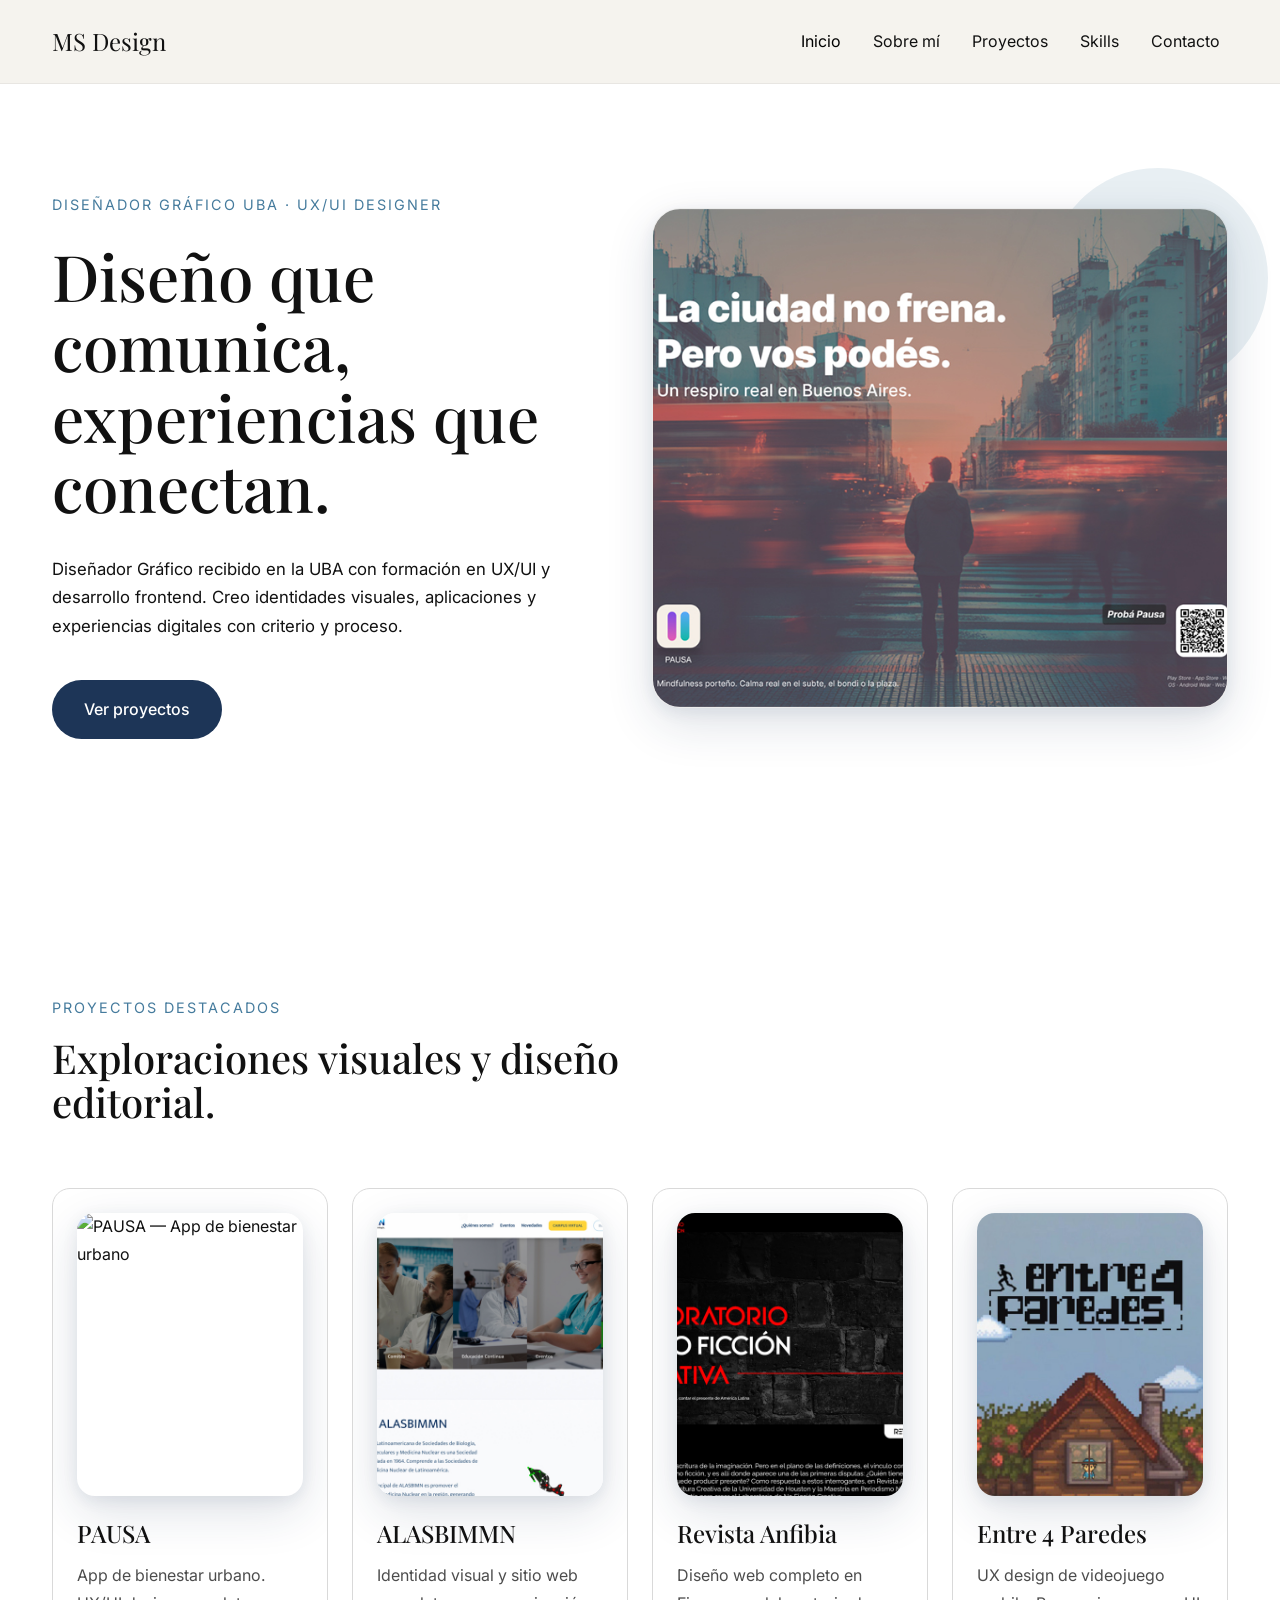
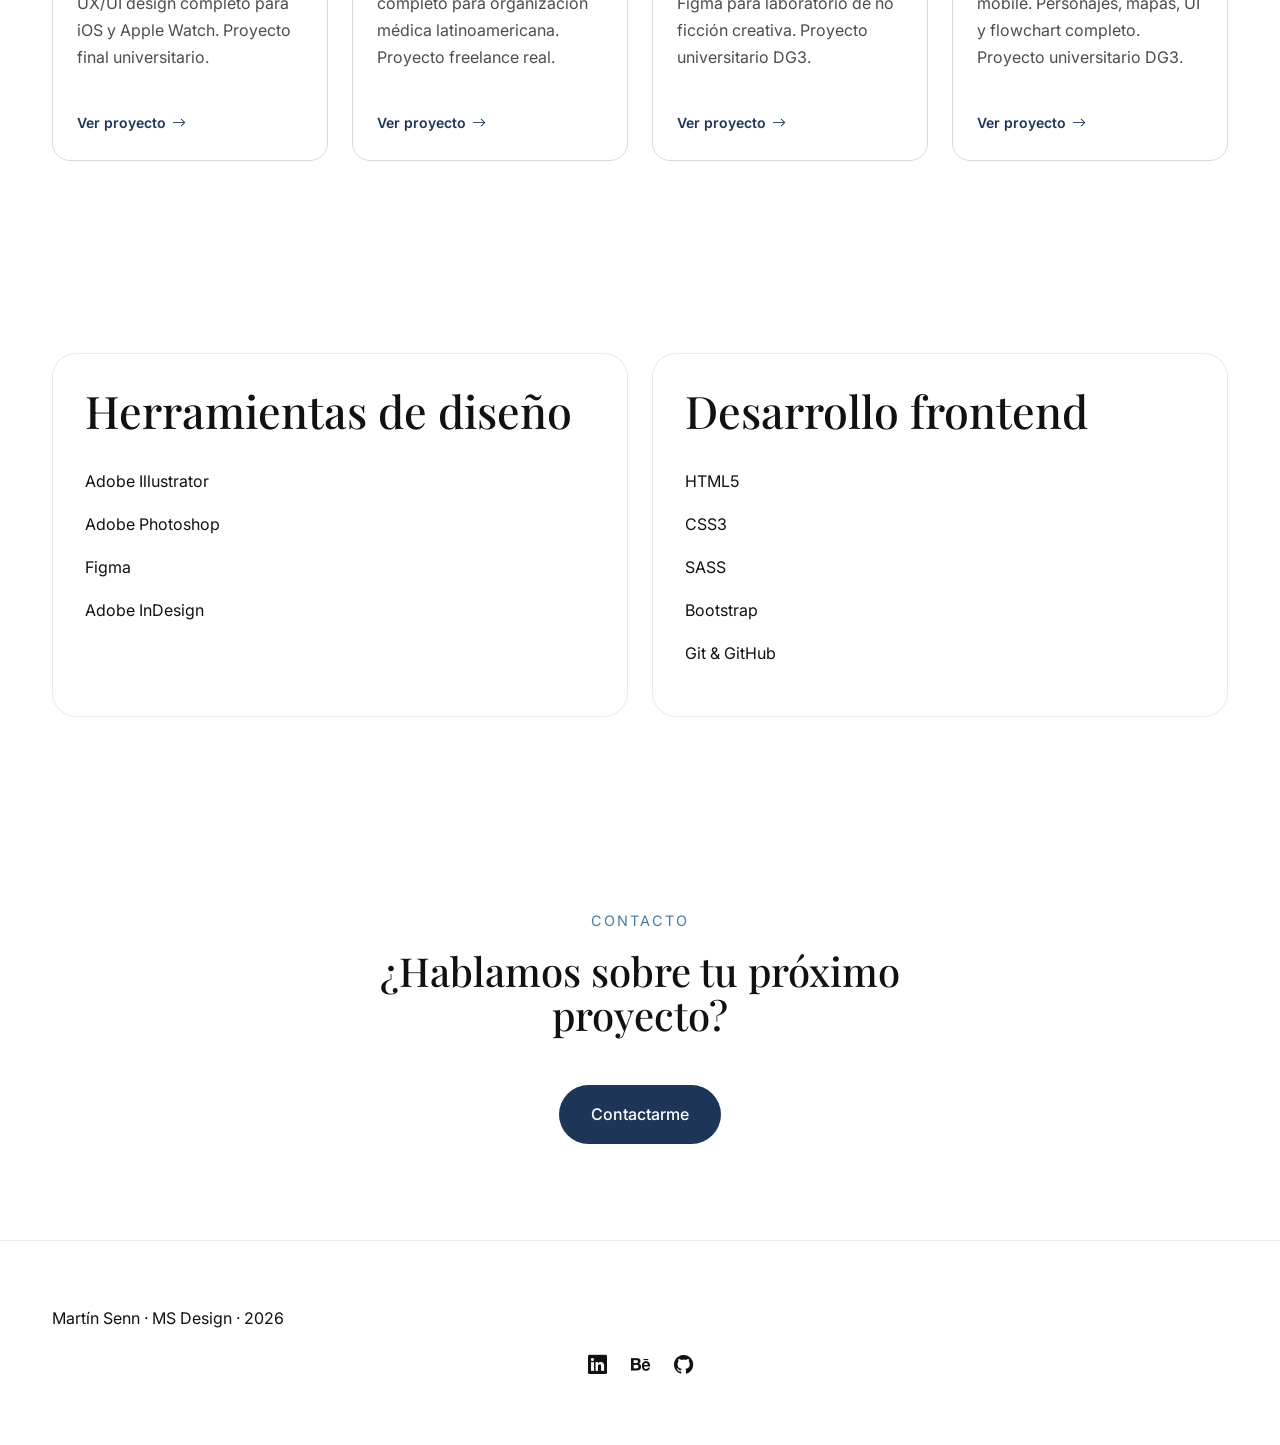
==== commit 07966b45: "Agrega páginas individuales de proyectos y mejoras en contacto" ====
--- a/MS-Design/index.html
+++ b/MS-Design/index.html
@@ -269,6 +269,10 @@
                 App de bienestar urbano. UX/UI design completo para iOS y Apple Watch. Proyecto final universitario.
               </p>
 
+              <a href="pages/projects/pausa.html" class="case-study-link">
+                Ver proyecto <i class="bi bi-arrow-right"></i>
+              </a>
+
             </article>
 
           </div>
@@ -294,6 +298,10 @@
                 Identidad visual y sitio web completo para organización médica latinoamericana. Proyecto freelance real.
               </p>
 
+              <a href="pages/projects/alasbimmn.html" class="case-study-link">
+                Ver proyecto <i class="bi bi-arrow-right"></i>
+              </a>
+
             </article>
 
           </div>
@@ -319,6 +327,10 @@
                 Diseño web completo en Figma para laboratorio de no ficción creativa. Proyecto universitario DG3.
               </p>
 
+              <a href="pages/projects/anfibia.html" class="case-study-link">
+                Ver proyecto <i class="bi bi-arrow-right"></i>
+              </a>
+
             </article>
 
           </div>
@@ -343,6 +355,10 @@
               <p>
                 UX design de videojuego mobile. Personajes, mapas, UI y flowchart completo. Proyecto universitario DG3.
               </p>
+
+              <a href="pages/projects/entre4paredes.html" class="case-study-link">
+                Ver proyecto <i class="bi bi-arrow-right"></i>
+              </a>
 
             </article>
 
--- a/MS-Design/assets/scss/style.css
+++ b/MS-Design/assets/scss/style.css
@@ -234,6 +234,7 @@
   object-fit: cover;
   min-height: 500px;
   border: 1px solid rgba(0, 0, 0, 0.08);
+  box-shadow: 0 4px 16px rgba(29, 53, 87, 0.08), 0 16px 48px rgba(29, 53, 87, 0.14);
 }
 
 .projects-preview {
@@ -243,6 +244,7 @@
 .project-card img {
   border-radius: 18px;
   margin-bottom: 1.5rem;
+  box-shadow: 0 4px 16px rgba(29, 53, 87, 0.08), 0 16px 48px rgba(29, 53, 87, 0.14);
 }
 
 .project-card h3 {
@@ -319,6 +321,11 @@
   padding-top: 8rem;
 }
 
+.about-image {
+  border-radius: 16px;
+  box-shadow: 0 4px 16px rgba(29, 53, 87, 0.08), 0 16px 48px rgba(29, 53, 87, 0.14);
+}
+
 .about-location {
   display: inline-flex;
   align-items: center;
@@ -335,6 +342,99 @@
 
 .projects-section {
   padding-top: 8rem;
+}
+
+.case-study-link {
+  display: inline-flex;
+  align-items: center;
+  gap: 0.4rem;
+  margin-top: 1.5rem;
+  font-family: "Inter", sans-serif;
+  font-size: 0.875rem;
+  font-weight: 600;
+  color: #1d3557;
+  text-decoration: none;
+  transition: 0.3s ease;
+}
+.case-study-link i {
+  transition: 0.3s ease;
+}
+.case-study-link:hover {
+  color: #457b9d;
+  gap: 0.65rem;
+}
+
+.project-detail-hero {
+  padding-top: 10rem;
+  padding-bottom: 3rem;
+}
+
+.back-link {
+  display: inline-flex;
+  align-items: center;
+  gap: 0.4rem;
+  font-family: "Inter", sans-serif;
+  font-size: 0.875rem;
+  font-weight: 500;
+  color: #457b9d;
+  text-decoration: none;
+  margin-bottom: 2.5rem;
+  transition: 0.3s ease;
+}
+.back-link:hover {
+  color: #1d3557;
+  gap: 0.65rem;
+}
+
+.project-detail-title {
+  font-family: "Playfair Display", serif;
+  font-size: clamp(2.5rem, 6vw, 4.5rem);
+  font-weight: 700;
+  color: #1d3557;
+  margin: 0.75rem 0 1rem;
+  line-height: 1.05;
+}
+
+.project-detail-subtitle {
+  font-size: 1.1rem;
+  max-width: 600px;
+  color: rgba(17, 17, 17, 0.7);
+  margin-bottom: 0;
+}
+
+.project-detail-cover {
+  width: 100%;
+  border-radius: 8px;
+  margin-top: 3rem;
+  box-shadow: 0 4px 16px rgba(29, 53, 87, 0.08), 0 16px 48px rgba(29, 53, 87, 0.14);
+}
+
+.project-detail-content {
+  padding-top: 0;
+  padding-bottom: 2rem;
+}
+
+.project-gallery {
+  padding-bottom: 2rem;
+}
+
+.gallery-img {
+  border-radius: 8px;
+  box-shadow: 0 4px 16px rgba(29, 53, 87, 0.08), 0 16px 48px rgba(29, 53, 87, 0.14);
+  width: 100%;
+}
+
+.project-detail-actions {
+  padding-top: 2rem;
+  padding-bottom: 6rem;
+  display: flex;
+  align-items: center;
+}
+.project-detail-actions .container {
+  display: flex;
+  align-items: center;
+  gap: 2rem;
+  flex-wrap: wrap;
 }
 
 .projects-page {
@@ -356,6 +456,7 @@
   border-radius: 4px;
   width: 100%;
   object-fit: cover;
+  box-shadow: 0 4px 16px rgba(29, 53, 87, 0.08), 0 16px 48px rgba(29, 53, 87, 0.14);
 }
 .case-study-title {
   font-family: "Playfair Display", serif;
@@ -406,3 +507,48 @@
 .contact-section {
   padding-top: 8rem;
 }
+
+.contact-page {
+  padding-top: 10rem;
+}
+
+.contact-info {
+  max-width: 680px;
+}
+
+.contact-text {
+  font-size: 1.05rem;
+  line-height: 1.8;
+  color: rgba(17, 17, 17, 0.75);
+  margin-bottom: 3rem;
+}
+
+.contact-details {
+  display: flex;
+  flex-direction: column;
+  gap: 1.25rem;
+}
+
+.contact-item {
+  display: inline-flex;
+  align-items: center;
+  gap: 0.75rem;
+  font-family: "Inter", sans-serif;
+  font-size: 1.15rem;
+  font-weight: 500;
+  color: #1d3557;
+  text-decoration: none;
+  transition: 0.3s ease;
+}
+.contact-item i {
+  font-size: 1.15rem;
+  color: #457b9d;
+}
+.contact-item .contact-flag {
+  font-size: 1.25rem;
+  line-height: 1;
+}
+.contact-item:hover {
+  color: #457b9d;
+  gap: 1rem;
+}
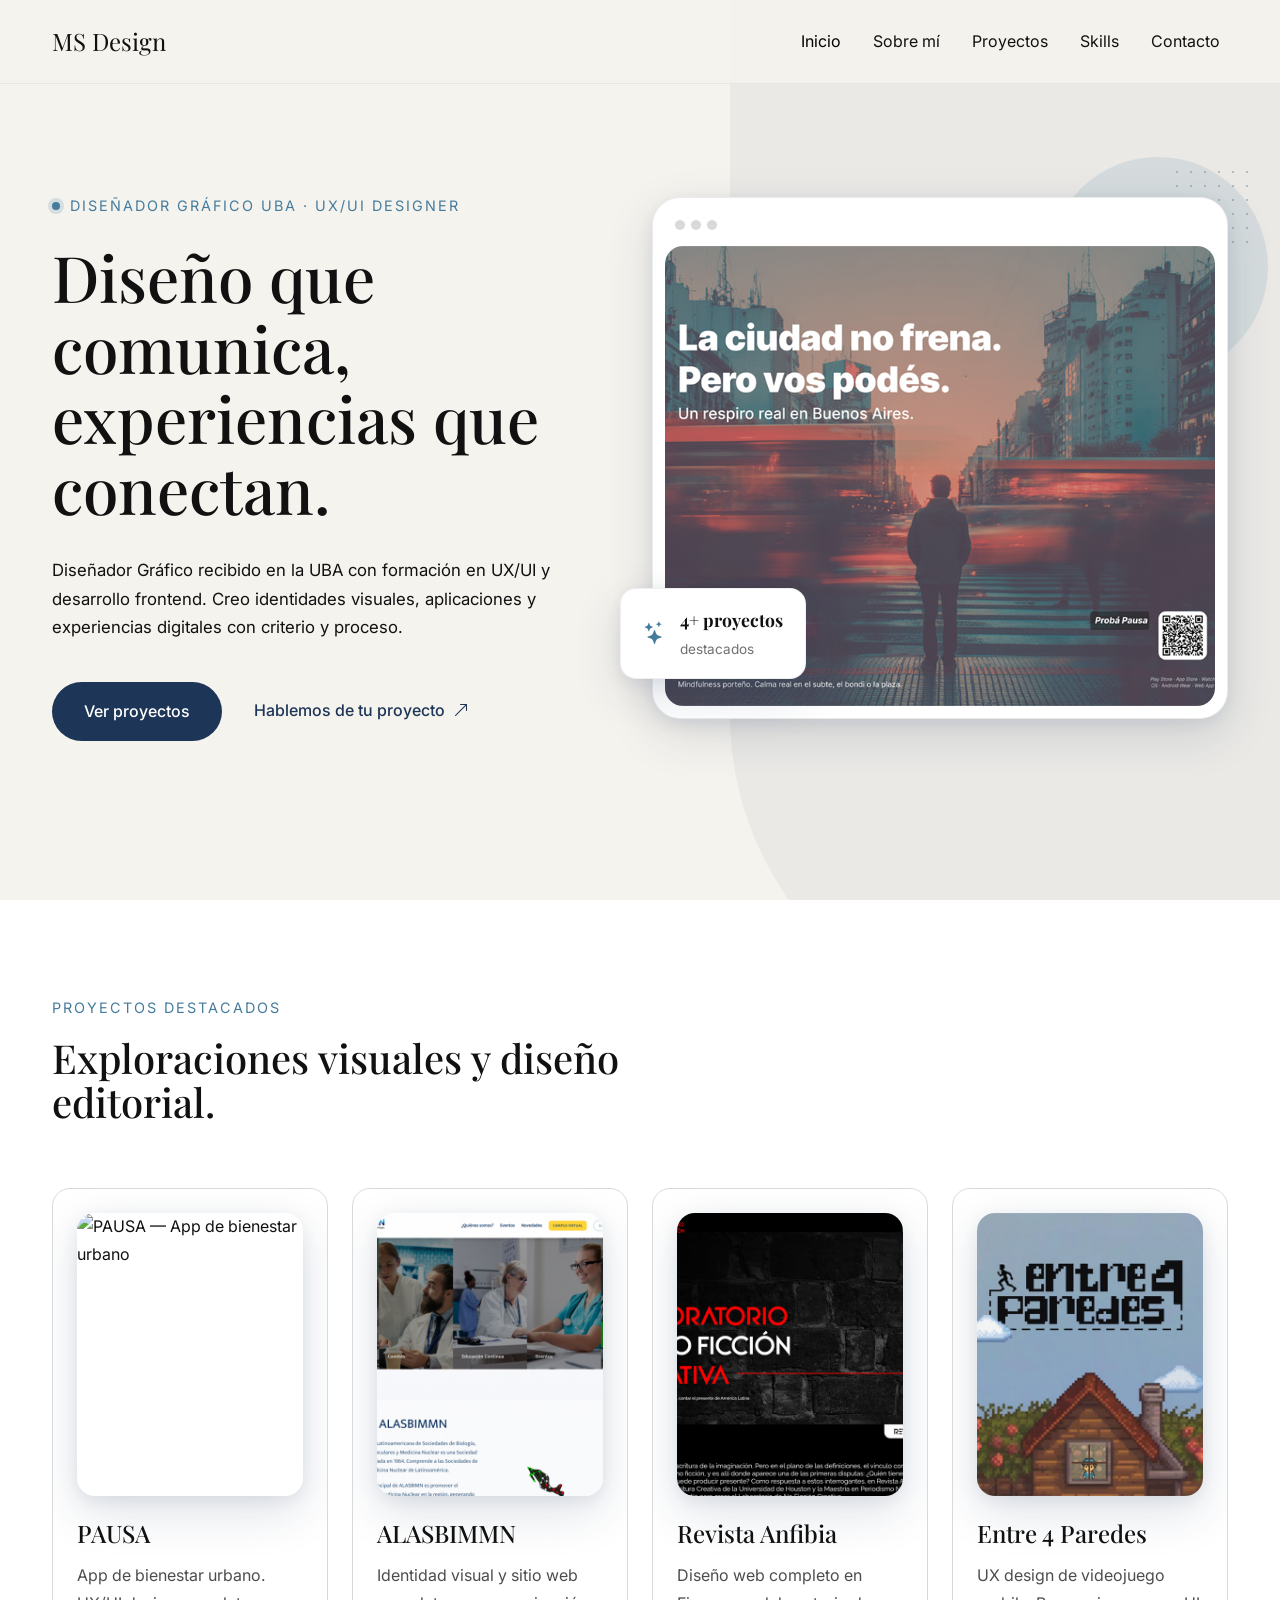
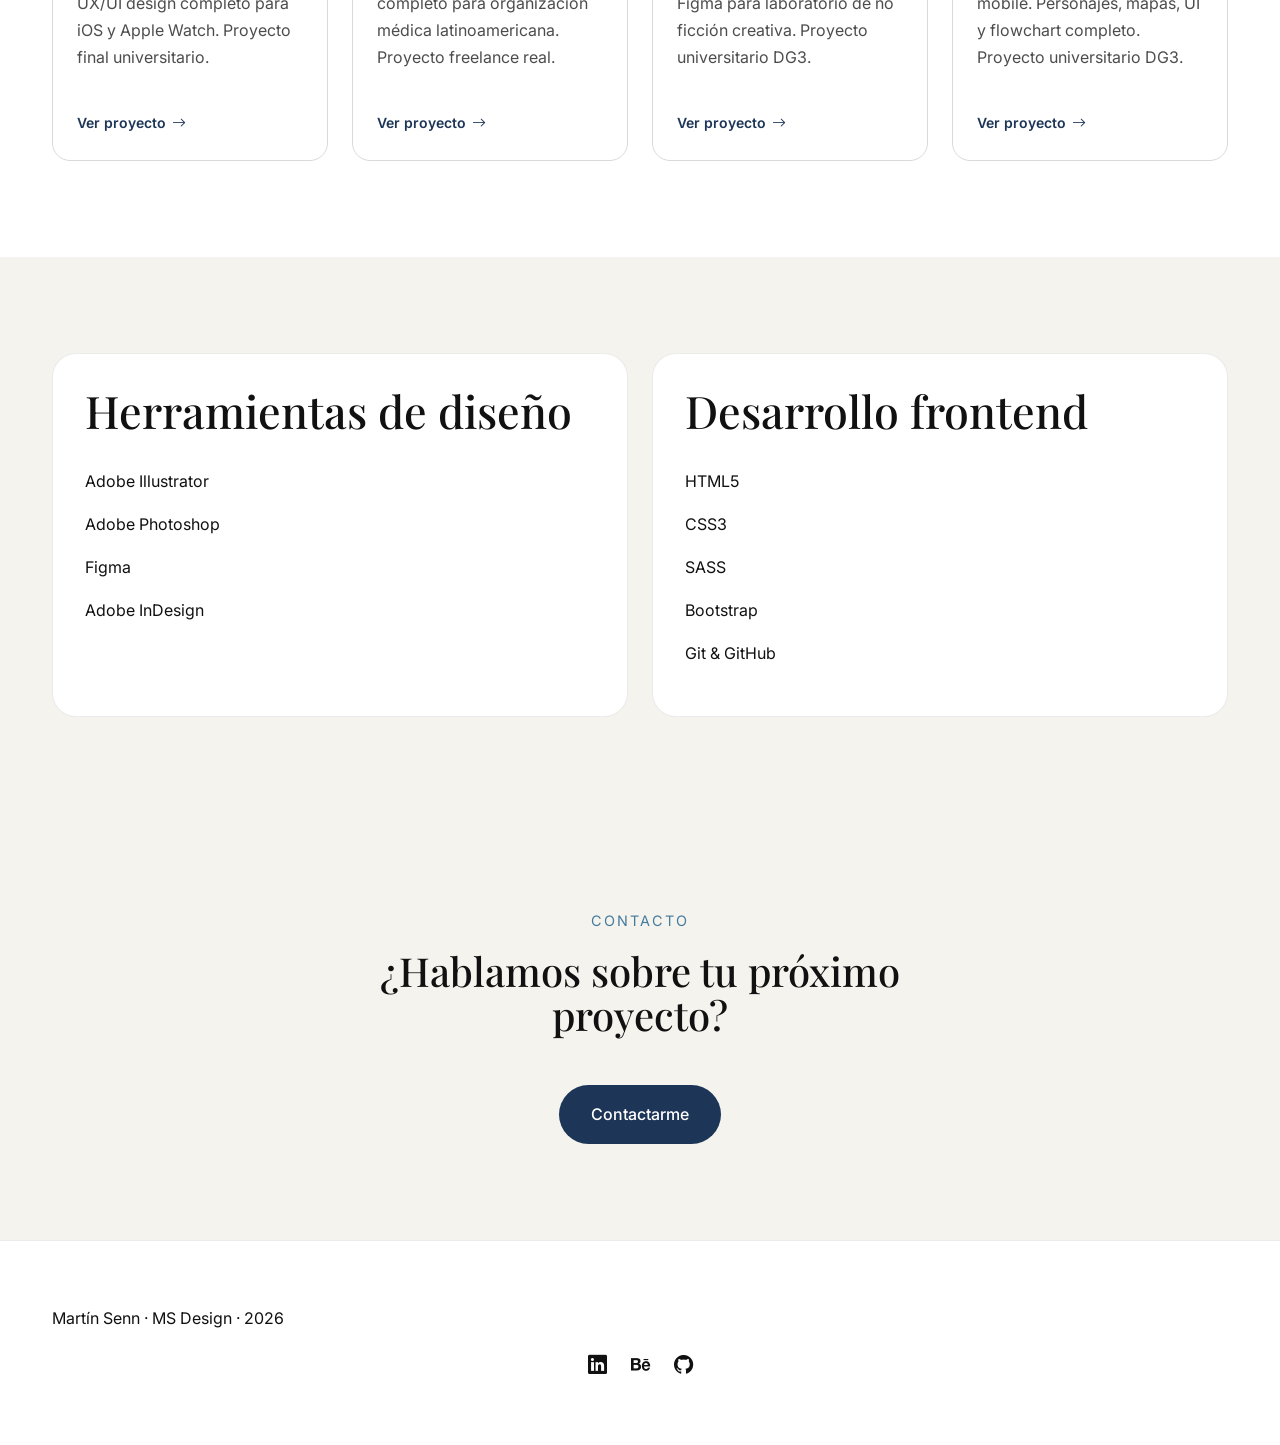
==== commit 620d8ae4: "Rediseña el hero con marco tipo ventana, badge flotante y corrige fondo del body" ====
--- a/MS-Design/index.html
+++ b/MS-Design/index.html
@@ -170,6 +170,8 @@
     <!-- hero -->
     <section class="hero-section">
 
+      <div class="hero-bg-shape"></div>
+
       <div class="container">
 
         <div class="row align-items-center">
@@ -180,6 +182,7 @@
             <article data-aos="fade-up">
 
               <p class="hero-label">
+                <span class="hero-status-dot"></span>
                 Diseñador Gráfico UBA · UX/UI Designer
               </p>
 
@@ -193,12 +196,24 @@
                 y experiencias digitales con criterio y proceso.
               </p>
 
-              <a
-                href="pages/projects.html"
-                class="primary-btn"
-              >
-                Ver proyectos
-              </a>
+              <div class="hero-actions">
+
+                <a
+                  href="pages/projects.html"
+                  class="primary-btn"
+                >
+                  Ver proyectos
+                </a>
+
+                <a
+                  href="pages/contact.html"
+                  class="hero-link"
+                >
+                  Hablemos de tu proyecto
+                  <i class="bi bi-arrow-up-right"></i>
+                </a>
+
+              </div>
 
             </article>
 
@@ -213,12 +228,31 @@
             >
 
               <div class="hero-shape"></div>
-
-              <img
-                src="assets/img/hero/hero-image.jpg"
-                alt="Composición visual editorial de MS Design"
-                class="img-fluid hero-image"
-              >
+              <div class="hero-dot-grid"></div>
+
+              <div class="hero-mockup">
+
+                <div class="hero-mockup-bar">
+                  <span></span>
+                  <span></span>
+                  <span></span>
+                </div>
+
+                <img
+                  src="assets/img/hero/hero-image.jpg"
+                  alt="Composición visual editorial de MS Design"
+                  class="img-fluid hero-image"
+                >
+
+              </div>
+
+              <div class="hero-badge">
+                <i class="bi bi-stars"></i>
+                <div>
+                  <strong>4+ proyectos</strong>
+                  <span>destacados</span>
+                </div>
+              </div>
 
             </figure>
 
--- a/MS-Design/assets/scss/style.css
+++ b/MS-Design/assets/scss/style.css
@@ -45,7 +45,7 @@
   }
 }
 body {
-  background-color: #f5f3ee hotpink;
+  background-color: #f5f3ee;
   color: #111111;
   font-family: "Inter", sans-serif;
   overflow-x: hidden;
@@ -204,14 +204,40 @@
   display: flex;
   align-items: center;
   padding-top: 8rem;
+  position: relative;
+  overflow: hidden;
+}
+
+.hero-bg-shape {
+  position: absolute;
+  top: -15%;
+  right: -12%;
+  width: 55%;
+  height: 130%;
+  background-color: #1d3557;
+  opacity: 0.05;
+  border-radius: 0 0 0 320px;
+  z-index: -2;
 }
 
 .hero-label {
+  display: inline-flex;
+  align-items: center;
+  gap: 0.6rem;
   font-size: 0.9rem;
   text-transform: uppercase;
   letter-spacing: 2px;
   color: #457b9d;
   margin-bottom: 1.5rem;
+}
+
+.hero-status-dot {
+  width: 8px;
+  height: 8px;
+  flex-shrink: 0;
+  border-radius: 50%;
+  background-color: #457b9d;
+  box-shadow: 0 0 0 4px rgba(69, 123, 157, 0.18);
 }
 
 .hero-title {
@@ -225,16 +251,93 @@
   font-size: 1.05rem;
 }
 
+.hero-actions {
+  display: flex;
+  align-items: center;
+  gap: 2rem;
+  flex-wrap: wrap;
+}
+
+.hero-link {
+  display: inline-flex;
+  align-items: center;
+  gap: 0.5rem;
+  color: #1d3557;
+  font-weight: 500;
+  border-bottom: 1px solid transparent;
+  transition: 0.3s ease;
+}
+
+.hero-link:hover {
+  border-bottom-color: #1d3557;
+}
+
 .hero-image-container {
   position: relative;
 }
 
-.hero-image {
+.hero-mockup {
+  background-color: white;
   border-radius: 28px;
-  object-fit: cover;
-  min-height: 500px;
+  padding: 0.75rem;
   border: 1px solid rgba(0, 0, 0, 0.08);
   box-shadow: 0 4px 16px rgba(29, 53, 87, 0.08), 0 16px 48px rgba(29, 53, 87, 0.14);
+}
+
+.hero-mockup-bar {
+  display: flex;
+  gap: 0.4rem;
+  padding: 0.6rem 0.6rem 1rem;
+}
+.hero-mockup-bar span {
+  width: 10px;
+  height: 10px;
+  border-radius: 50%;
+  background-color: #d9d9d9;
+}
+
+.hero-image {
+  border-radius: 18px;
+  object-fit: cover;
+  min-height: 460px;
+}
+
+.hero-badge {
+  position: absolute;
+  left: -2rem;
+  bottom: 2.5rem;
+  display: flex;
+  align-items: center;
+  gap: 0.9rem;
+  background-color: white;
+  padding: 1rem 1.4rem;
+  border-radius: 16px;
+  border: 1px solid rgba(0, 0, 0, 0.06);
+  box-shadow: 0 4px 16px rgba(29, 53, 87, 0.08), 0 16px 48px rgba(29, 53, 87, 0.14);
+}
+.hero-badge i {
+  font-size: 1.4rem;
+  color: #457b9d;
+}
+.hero-badge strong {
+  display: block;
+  font-size: 1.1rem;
+  font-family: "Playfair Display", serif;
+}
+.hero-badge span {
+  font-size: 0.85rem;
+  color: rgba(17, 17, 17, 0.6);
+}
+
+.hero-dot-grid {
+  position: absolute;
+  top: -2rem;
+  right: -2rem;
+  width: 90px;
+  height: 90px;
+  background-image: radial-gradient(rgba(29, 53, 87, 0.25) 1.5px, transparent 1.5px);
+  background-size: 14px 14px;
+  z-index: -1;
 }
 
 .projects-preview {
@@ -302,8 +405,19 @@
     margin-left: auto;
     margin-right: auto;
   }
+  .hero-actions {
+    justify-content: center;
+  }
   .hero-image-container {
     margin-top: 4rem;
+  }
+  .hero-badge {
+    left: 50%;
+    transform: translateX(-50%);
+    bottom: -1.5rem;
+  }
+  .hero-bg-shape {
+    width: 80%;
   }
 }
 .hero-shape {
@@ -552,3 +666,5 @@
   color: #457b9d;
   gap: 1rem;
 }
+
+/*# sourceMappingURL=style.css.map */
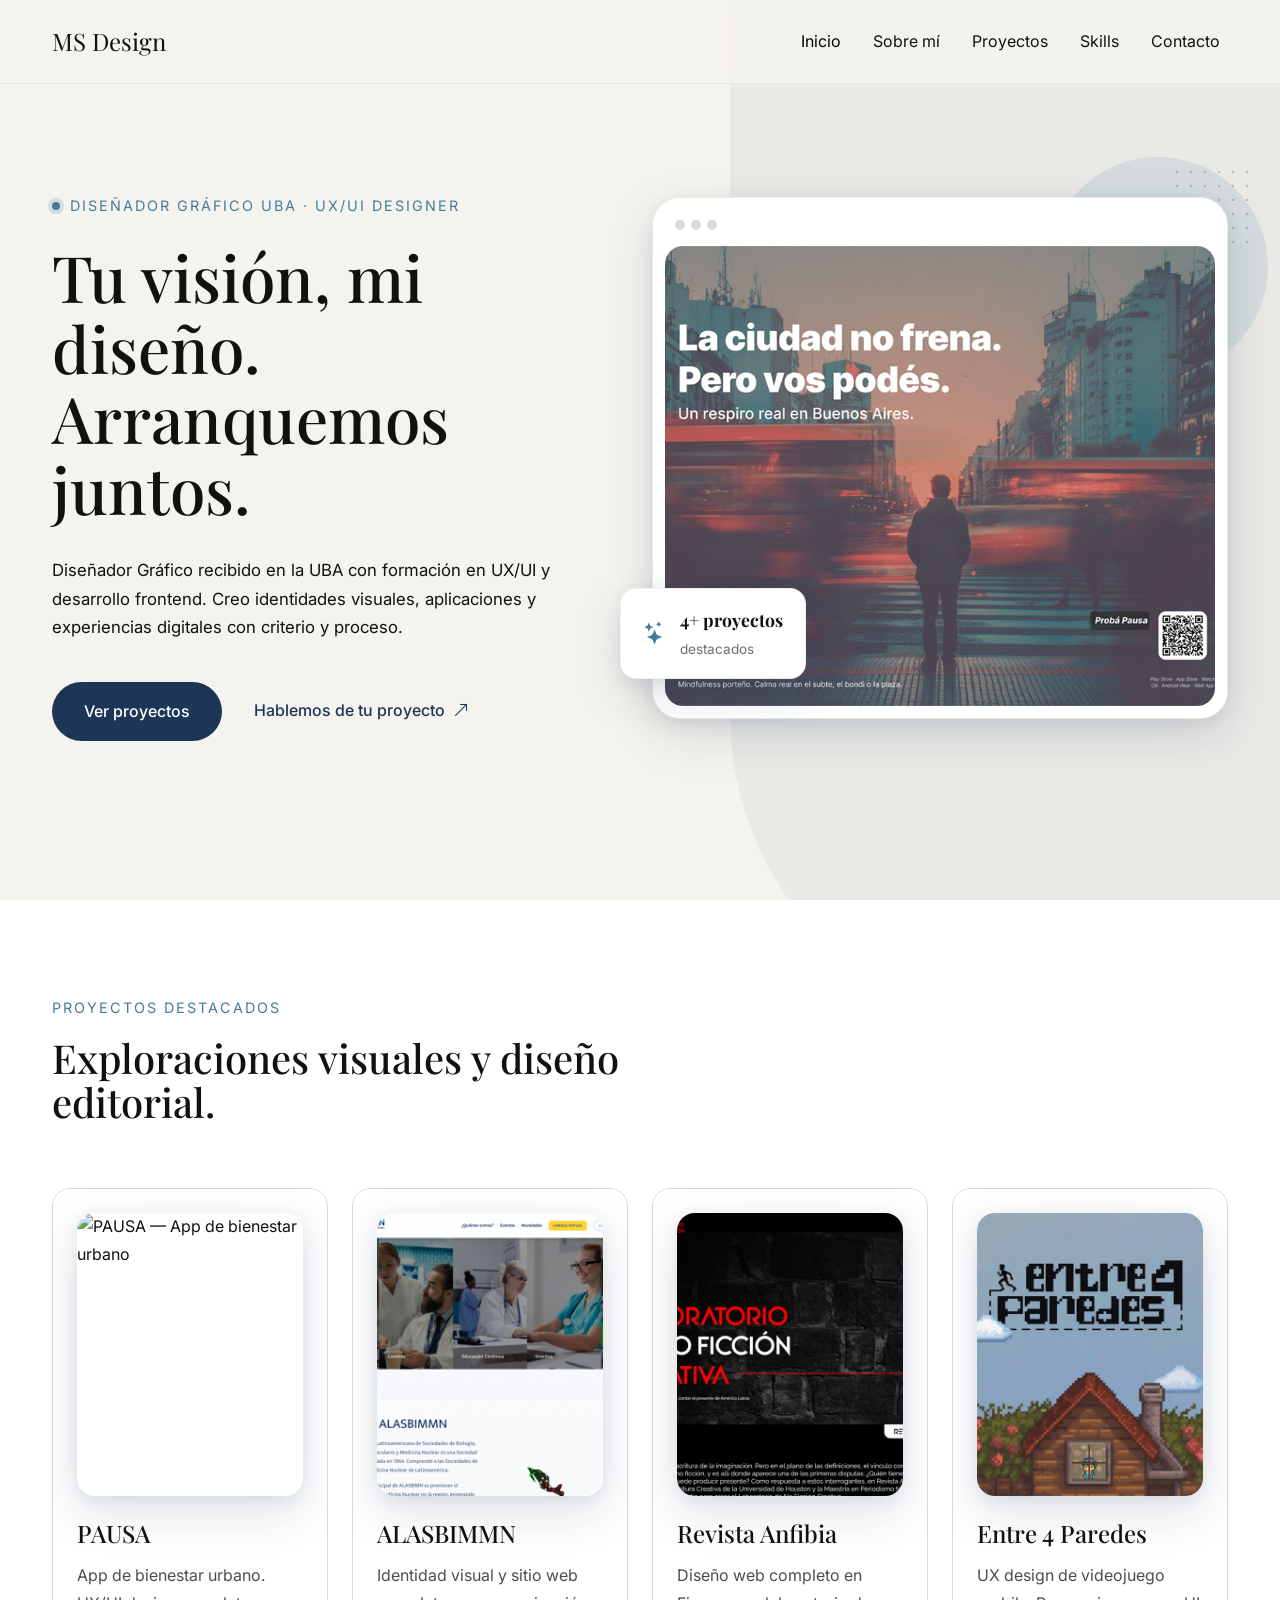
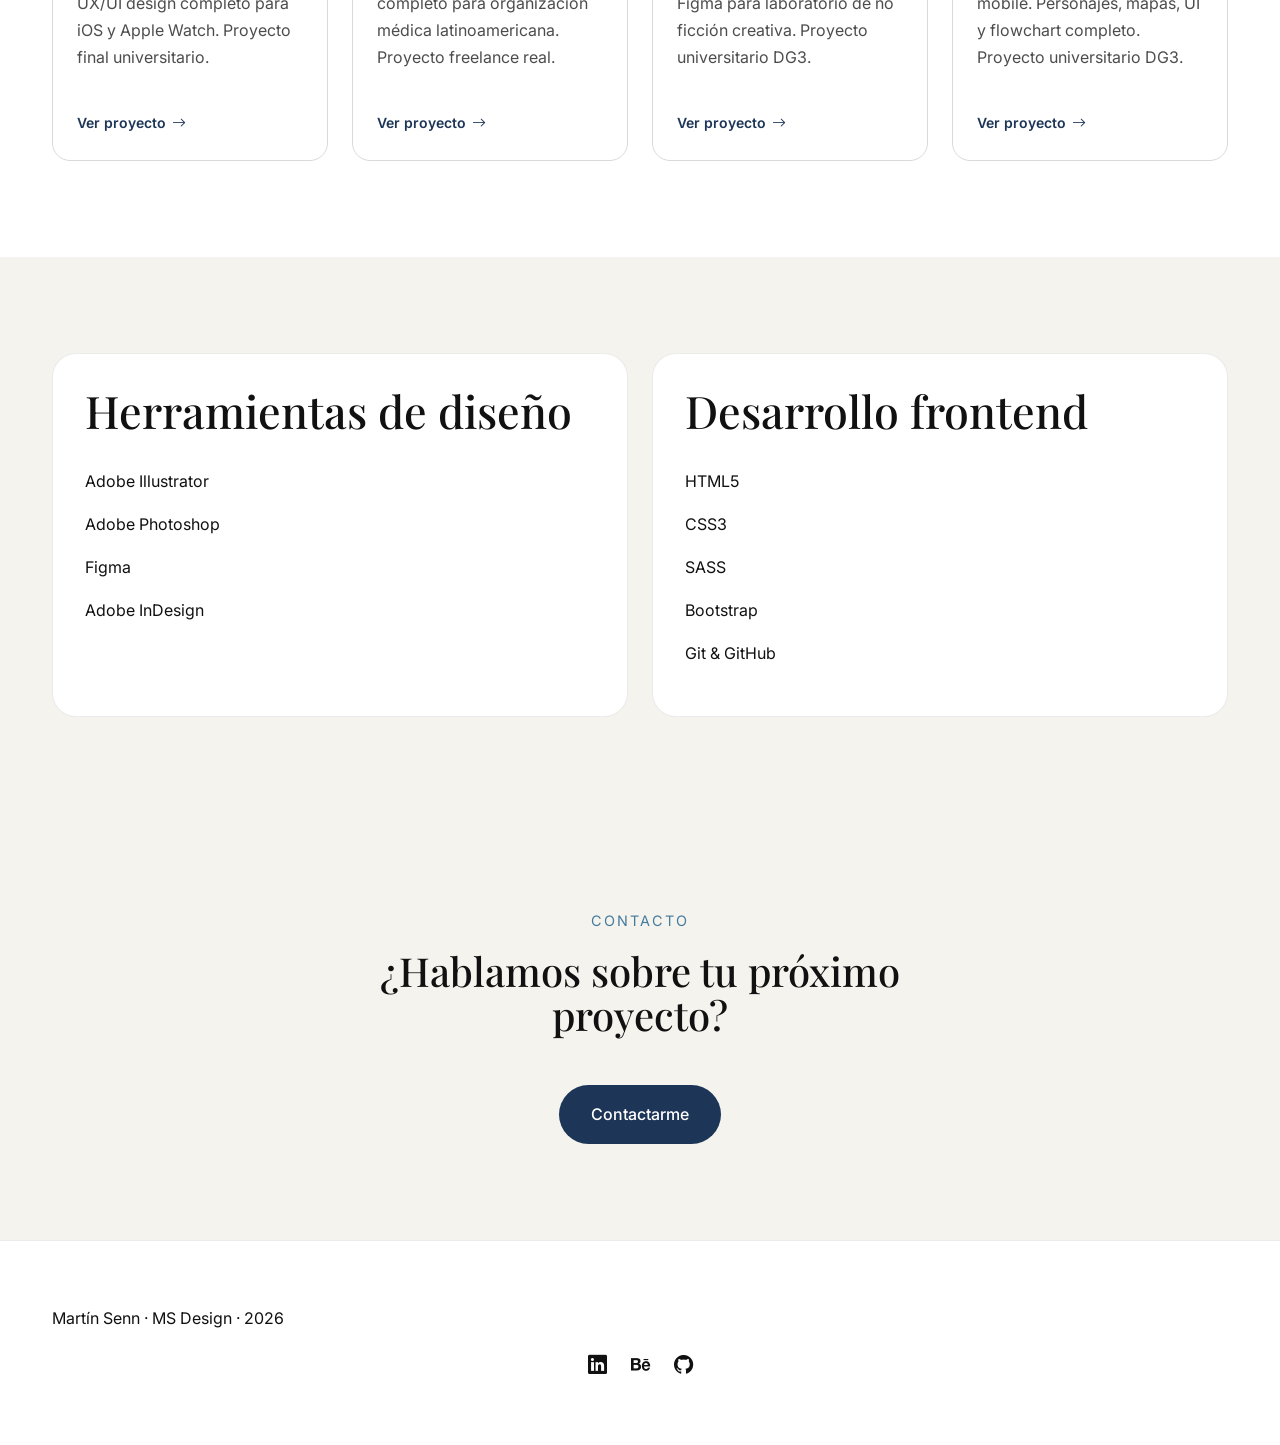
==== commit 59ac5d6b: "Actualiza el título del hero" ====
--- a/MS-Design/index.html
+++ b/MS-Design/index.html
@@ -187,7 +187,8 @@
               </p>
 
               <h1 class="hero-title">
-                Diseño que comunica, experiencias que conectan.
+                Tu visión, mi diseño.<br>
+                Arranquemos juntos.
               </h1>
 
               <p class="hero-text">
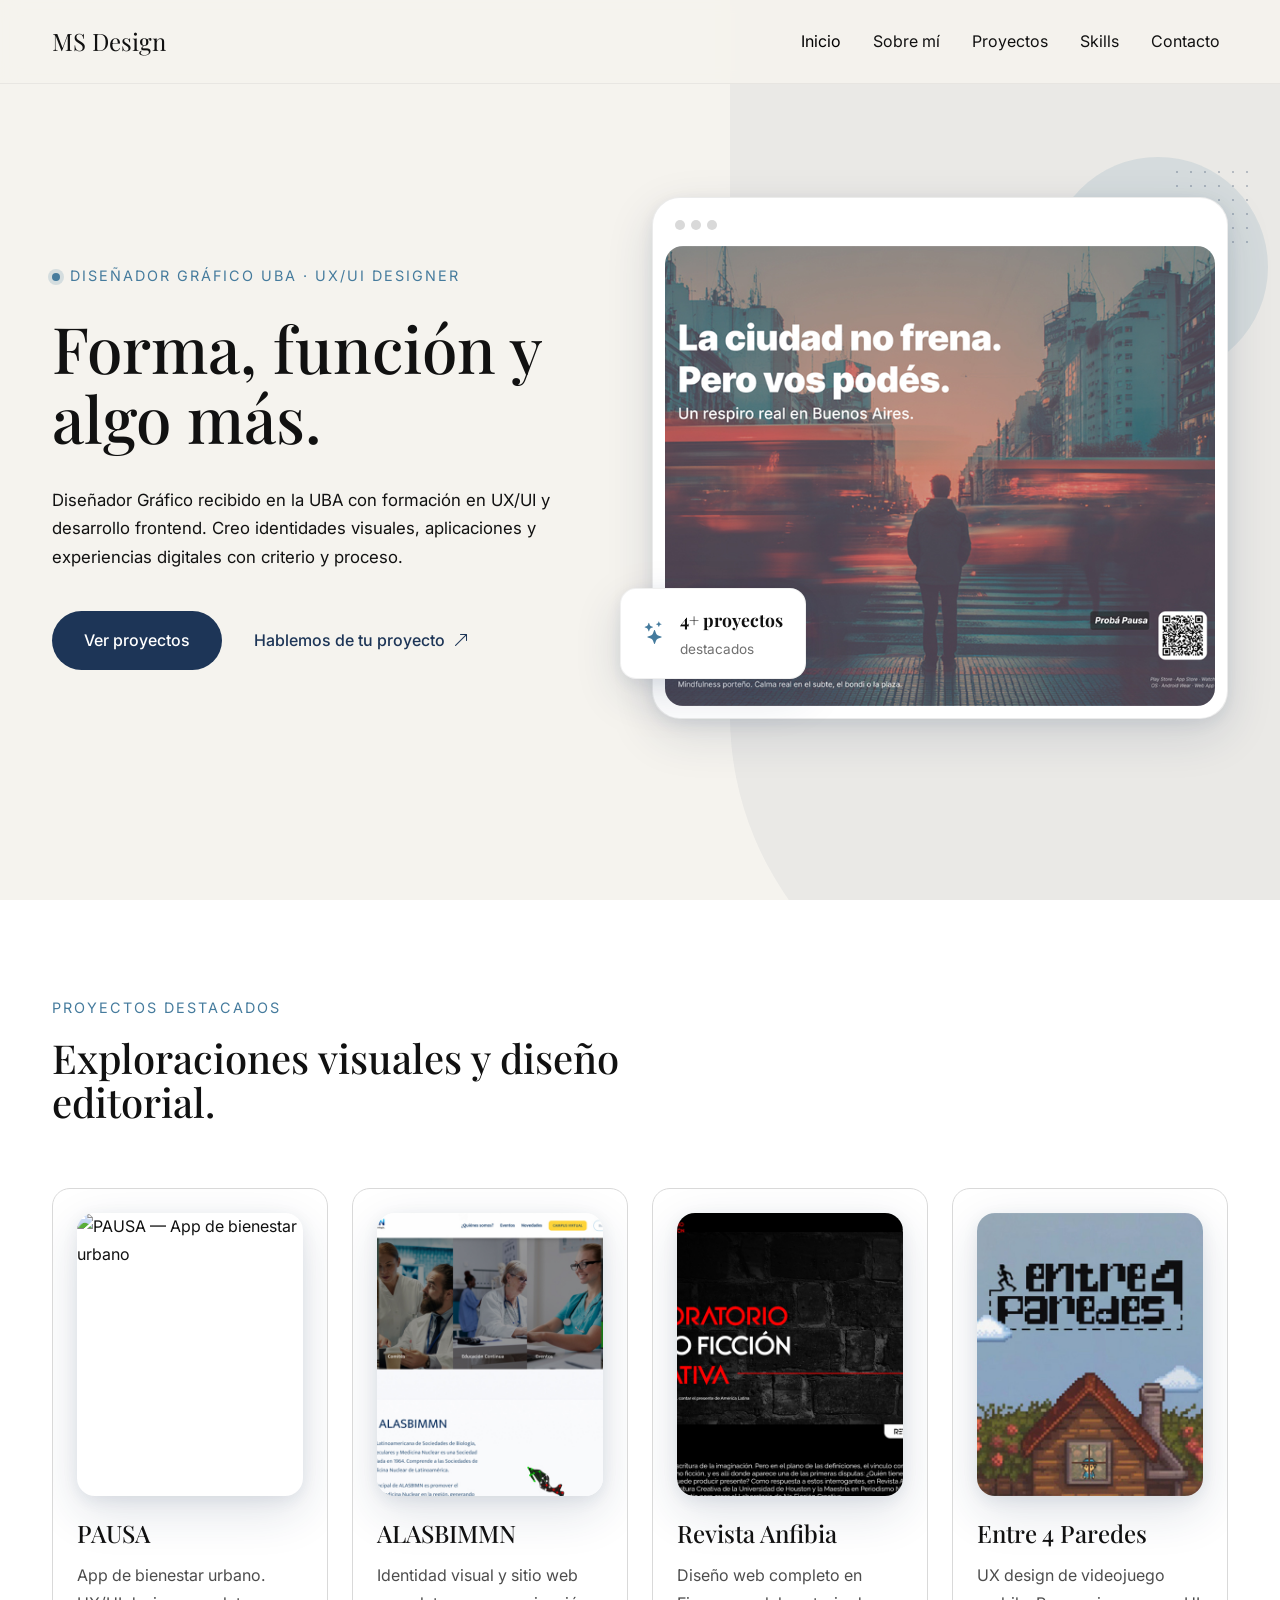
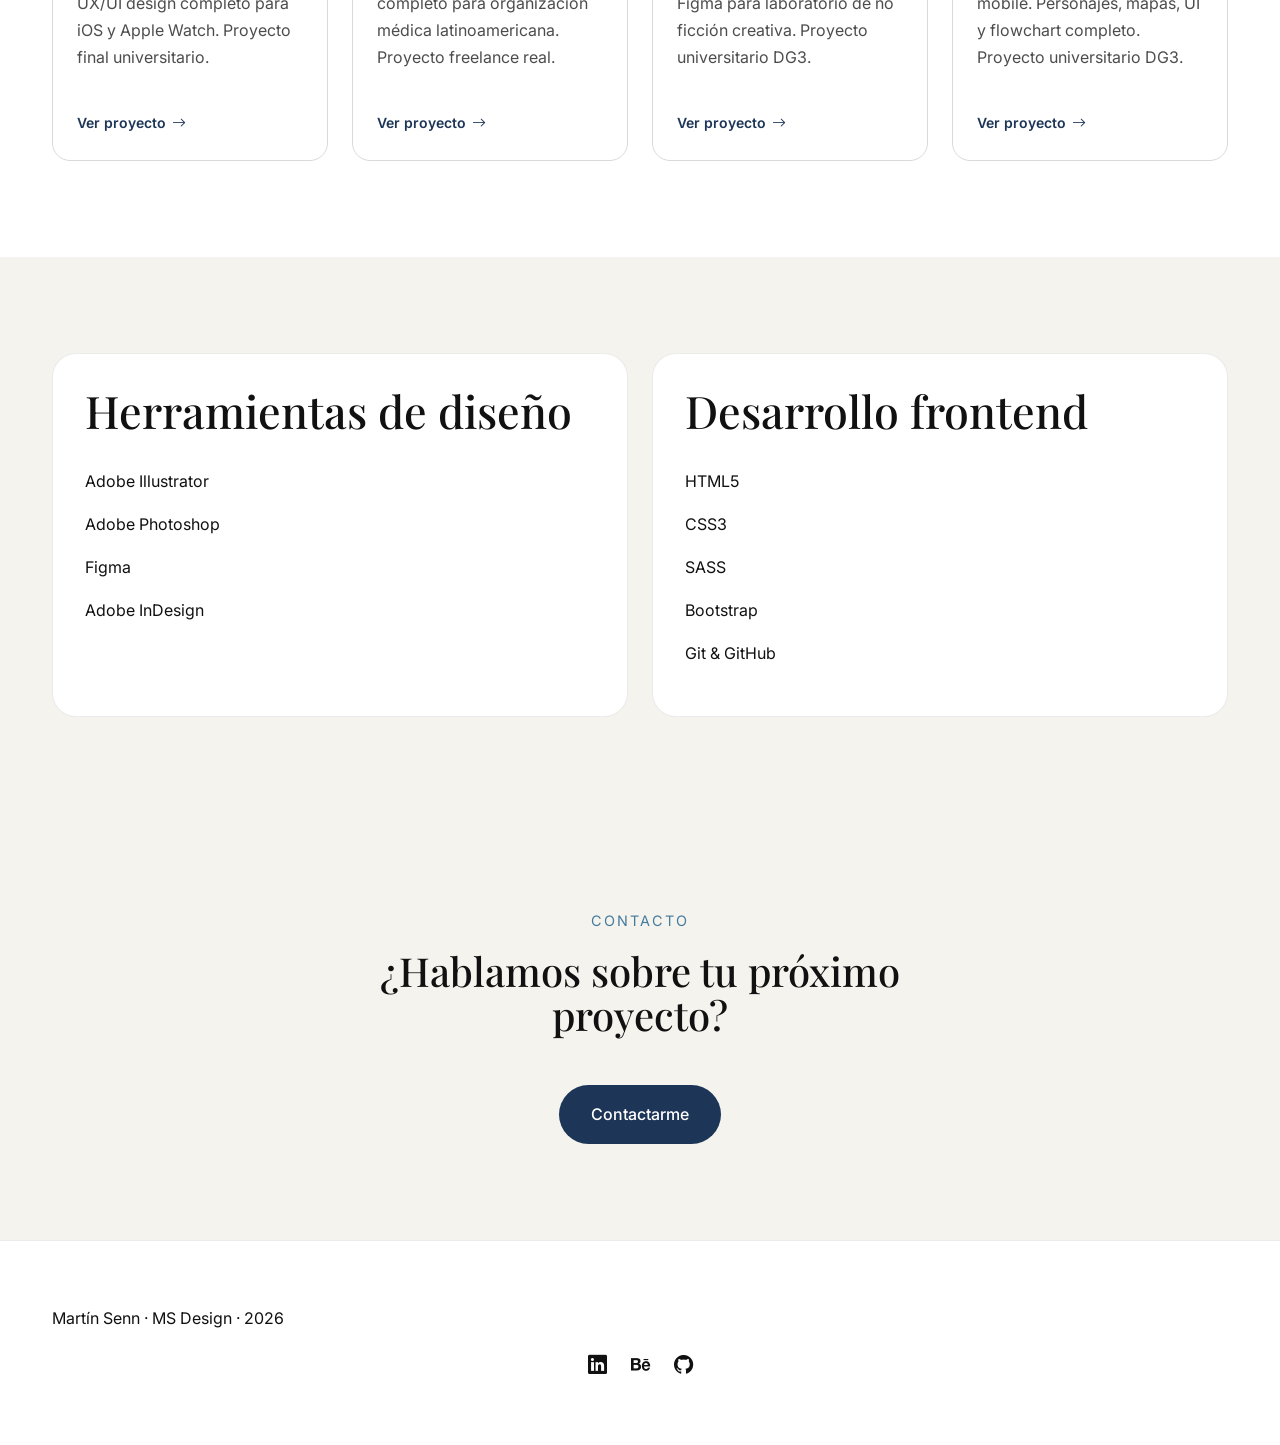
==== commit 206f8672: "Actualiza el título del hero" ====
--- a/MS-Design/index.html
+++ b/MS-Design/index.html
@@ -187,8 +187,7 @@
               </p>
 
               <h1 class="hero-title">
-                Tu visión, mi diseño.<br>
-                Arranquemos juntos.
+                Forma, función y algo más.
               </h1>
 
               <p class="hero-text">
